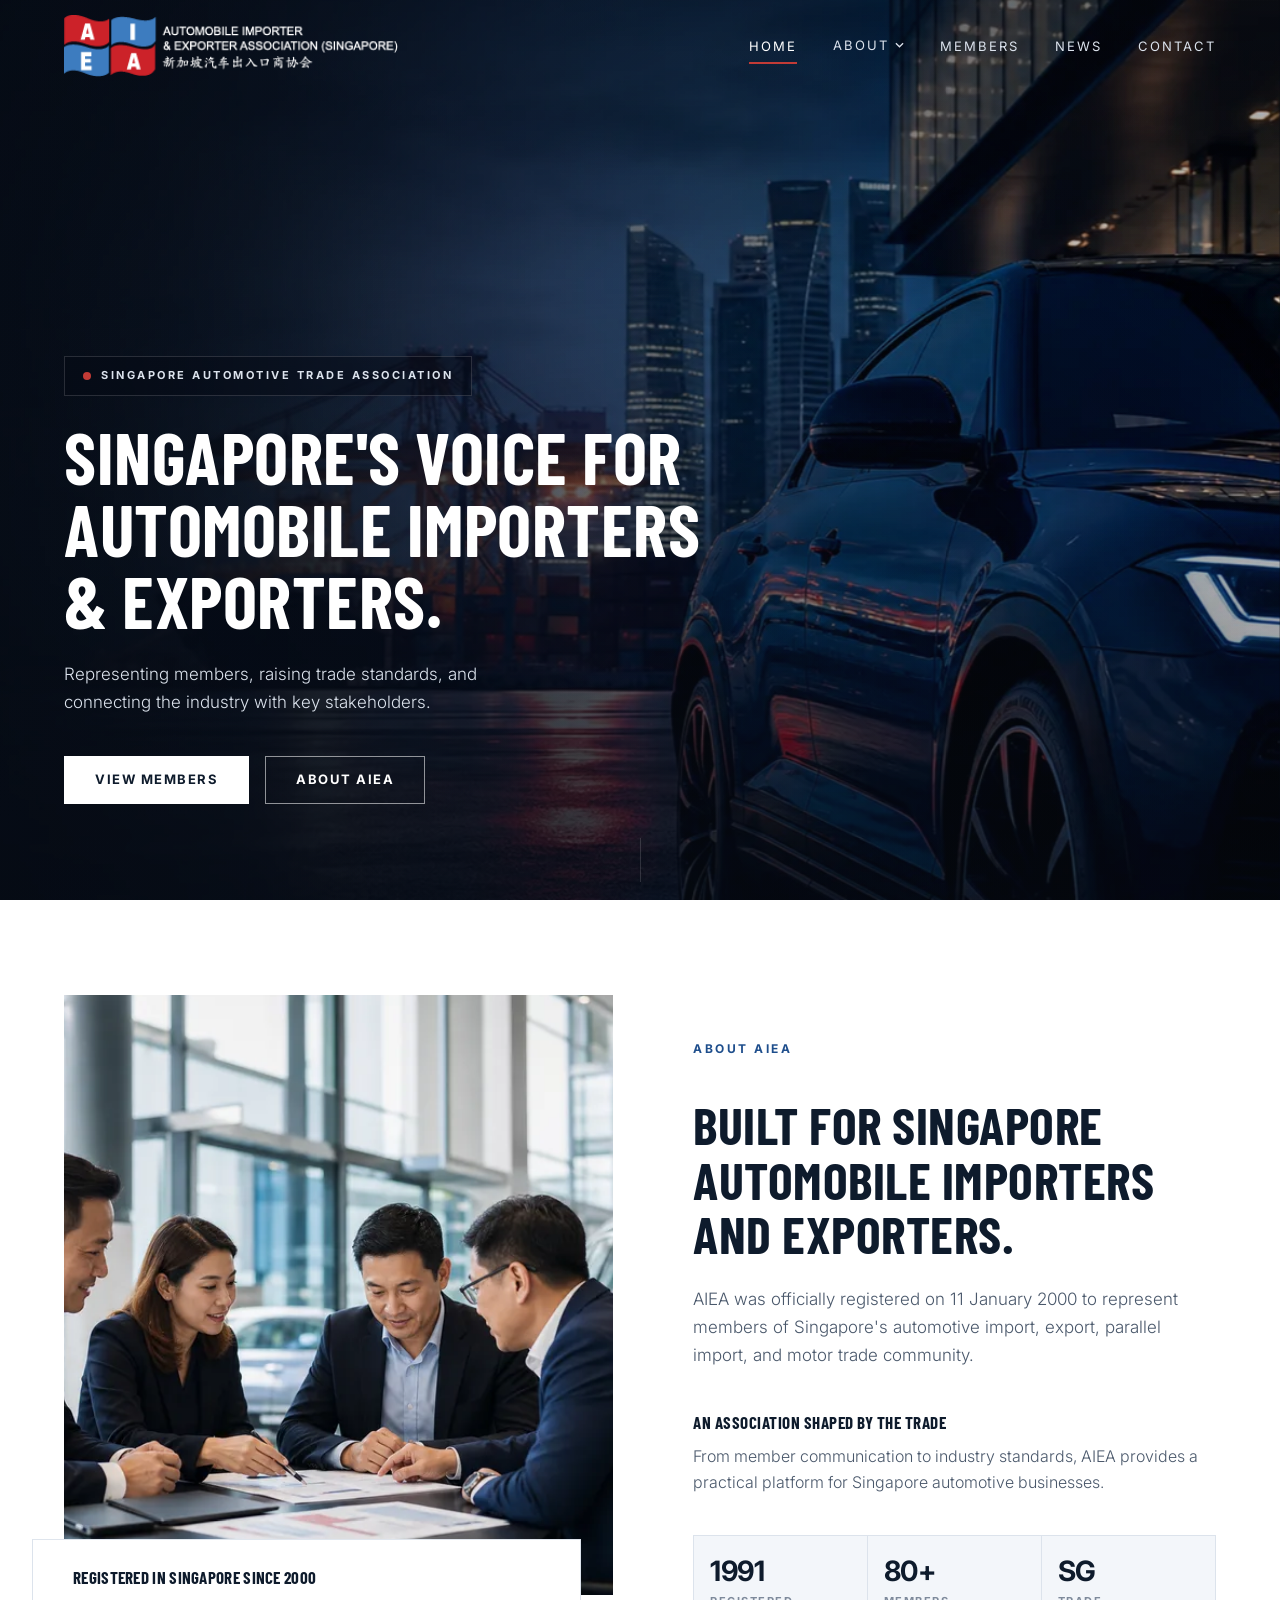
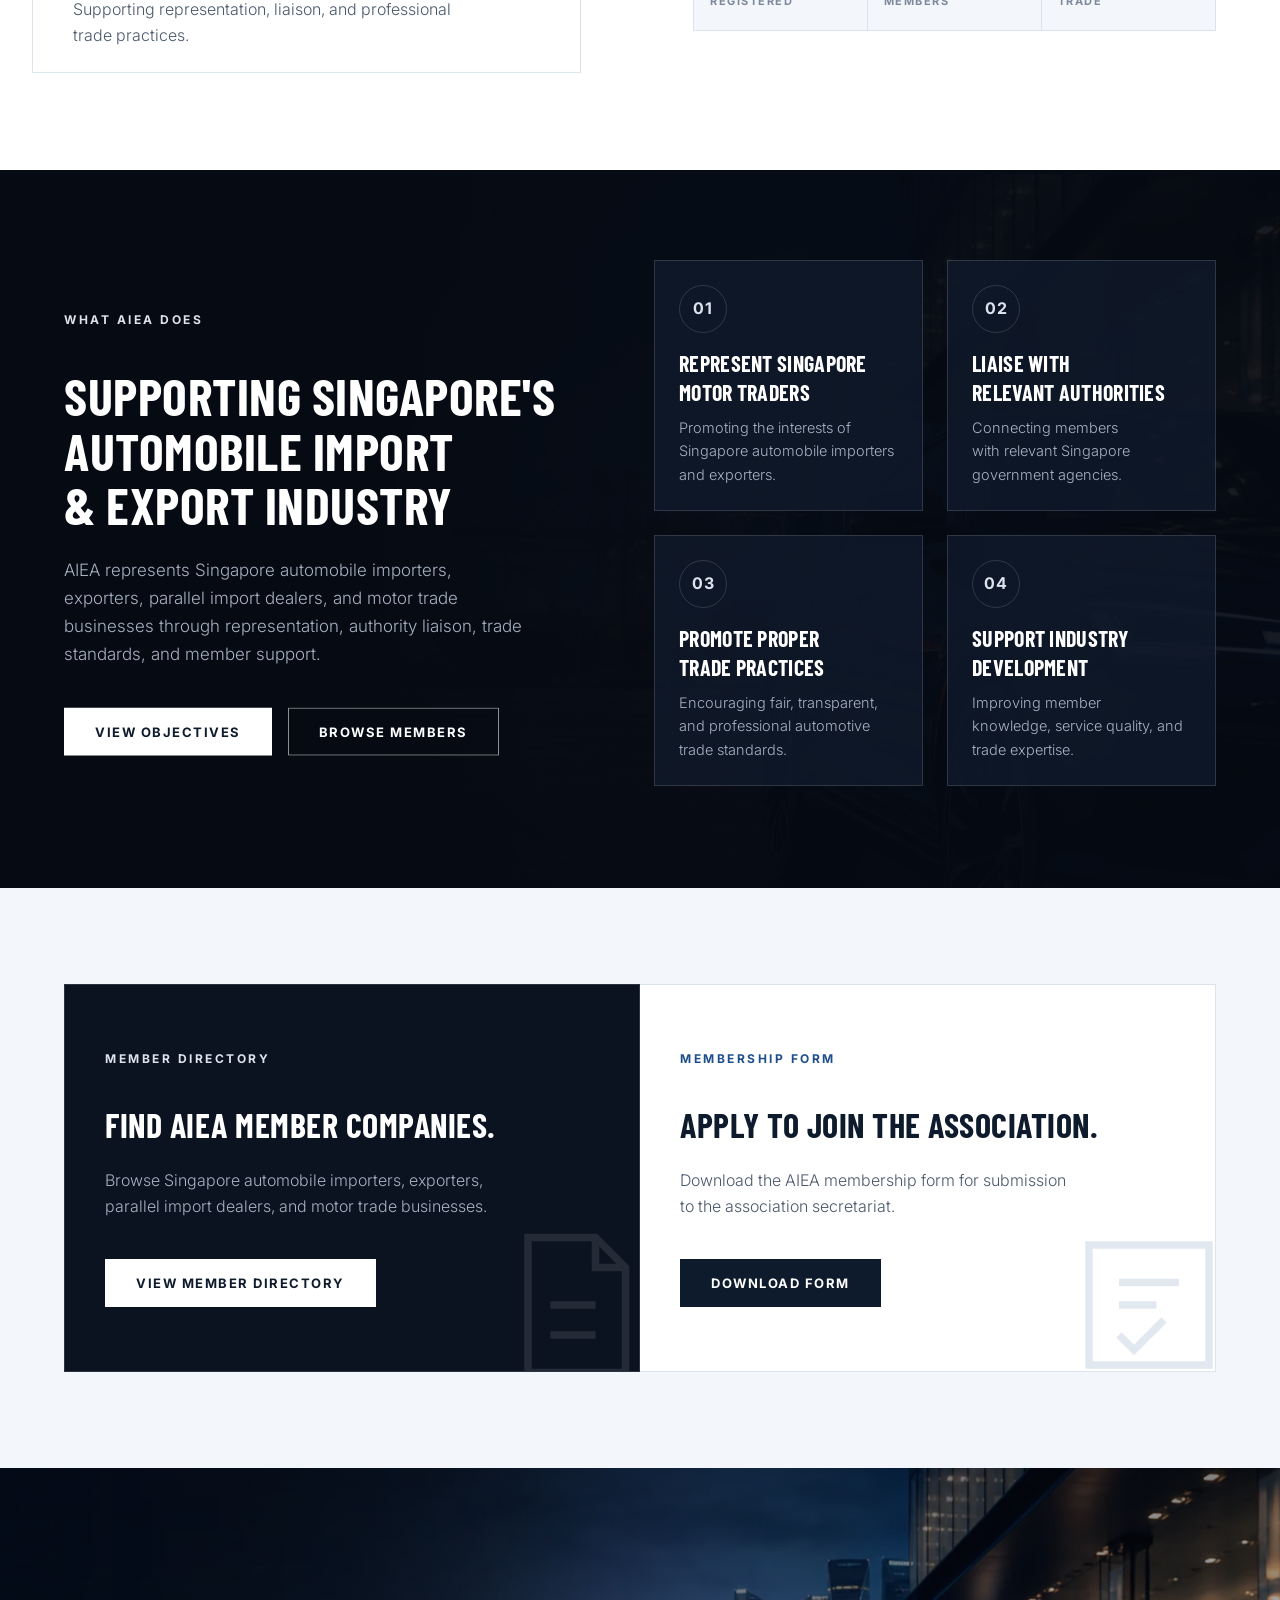
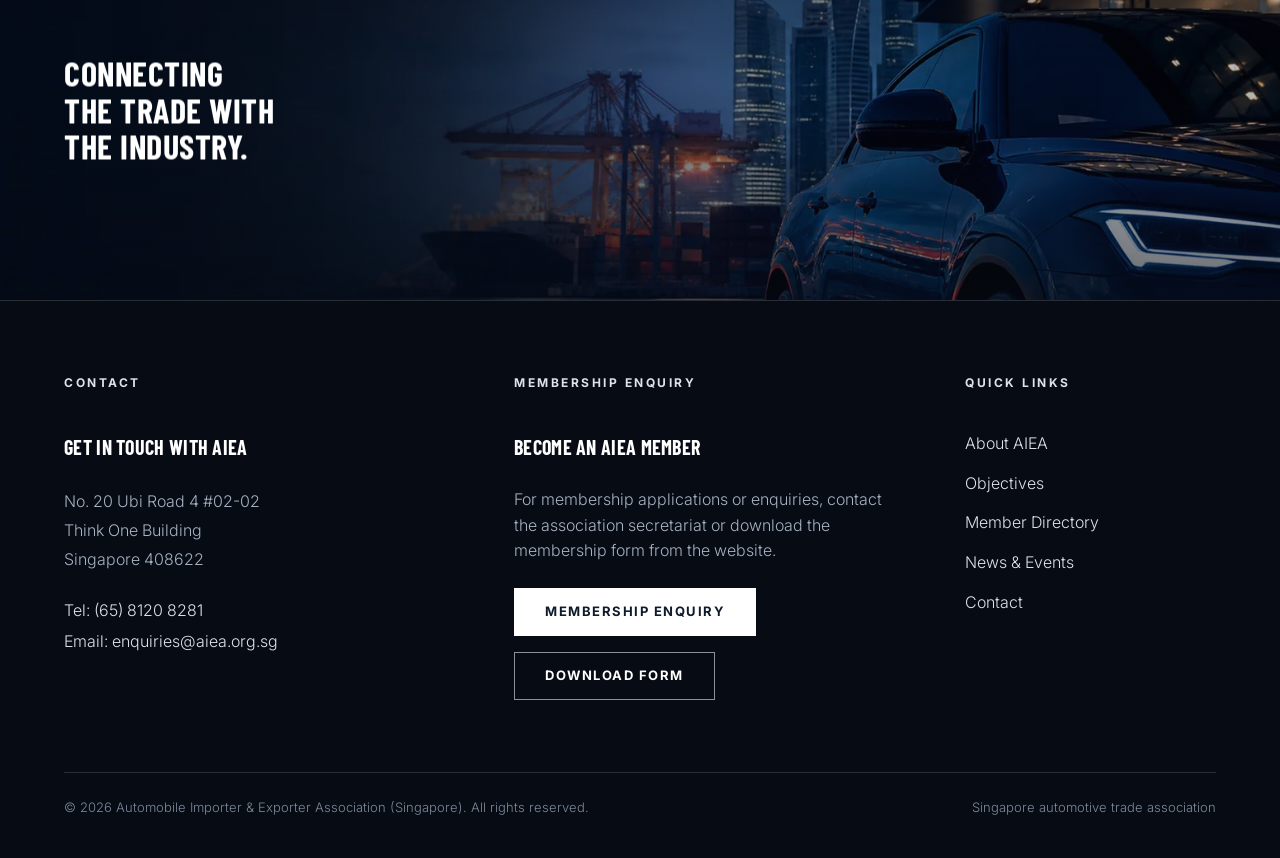
==== index.html @ 015ad4b8 "Website Author: c-wen" ====
<html lang="en"><head>
<meta charset="UTF-8">
<meta name="viewport" content="width=device-width, initial-scale=1.0">
<title>AIEA — Automobile Importer &amp; Exporter Association (Singapore)</title>
<meta name="description" content="AIEA represents Singapore automobile importers, exporters, parallel import dealers, and motor trade businesses through representation, authority liaison, trade standards, and member support.">
<!-- OG / Social -->
<meta property="og:type" content="website">
<meta property="og:title" content="AIEA — Automobile Importer &amp; Exporter Association (Singapore)">
<meta property="og:description" content="Representing Singapore automobile importers, exporters, parallel import dealers, and motor trade businesses.">
<meta property="og:image" content="uploads/hero-bg-1600.webp">
<meta property="og:locale" content="en_SG">
<meta name="twitter:card" content="summary_large_image">
<meta name="twitter:title" content="AIEA — Singapore Automobile Trade Association">
<meta name="twitter:description" content="Representing Singapore automobile importers, exporters, and motor trade businesses since 2000.">
<meta name="twitter:image" content="uploads/hero-bg-1600.webp">
<!-- Favicon -->
<link rel="icon" type="image/png" href="uploads/logo.png">
<!-- Fonts: preconnect first, then non-blocking load -->
<link rel="preconnect" href="https://fonts.googleapis.com">
<link rel="preconnect" href="https://fonts.gstatic.com" crossorigin="">
<link rel="preload" as="style" href="https://fonts.googleapis.com/css2?family=Barlow+Condensed:wght@600;700&amp;family=Inter:wght@300;400;700&amp;display=swap">
<link href="https://fonts.googleapis.com/css2?family=Barlow+Condensed:wght@600;700&amp;family=Inter:wght@300;400;700&amp;display=swap" rel="stylesheet" media="all" onload="this.media='all'">
<noscript><link href="https://fonts.googleapis.com/css2?family=Barlow+Condensed:wght@600;700&family=Inter:wght@300;400;700&display=swap" rel="stylesheet"></noscript>
<link rel="stylesheet" href="styles.css">
<link rel="preload" as="image" href="uploads/hero-bg-1600.webp" type="image/webp" media="(min-width: 768px)">
<link rel="preload" as="image" href="uploads/hero-bg-800.webp" type="image/webp" media="(max-width: 767px)">
</head>
<body>

<template id="__bundler_thumbnail" data-bg-color="#060B14">
  <svg viewBox="0 0 1200 800" xmlns="http://www.w3.org/2000/svg">
    <rect width="1200" height="800" fill="#060B14"></rect>
    <g transform="translate(440, 290)">
      <path d="M0 20 Q40 0 80 14 T160 14 T240 14 T320 14 L320 180 Q280 200 240 186 T160 186 T80 186 T0 186 Z" fill="#C23B36"></path>
      <path d="M0 86 Q40 66 80 80 T160 80 T240 80 T320 80 L320 120 Q280 140 240 126 T160 126 T80 126 T0 126 Z" fill="#3A6FB7"></path>
      <text x="160" y="118" font-family="Inter, -apple-system, sans-serif" font-size="84" font-weight="700" fill="#FFFFFF" text-anchor="middle" letter-spacing="14">AIEA</text>
    </g>
  </svg>
</template>

<!-- ================= NAV ================= -->
<header class="site-header" data-screen-label="Navigation">
  <div class="container nav-inner">
    <a class="nav-logo" href="#top" aria-label="AIEA home">
      <picture>
        <source srcset="uploads/logo.webp" type="image/webp">
        <img src="uploads/logo.png" alt="AIEA — Automobile Importer &amp; Exporter Association (Singapore)" width="318" height="59">
      </picture>
    </a>
    <ul class="nav-links">
      <li><a href="#top" class="is-active">Home</a></li>
      <li class="nav-has-dropdown">
        <a href="about-us.html" aria-haspopup="true" aria-expanded="false">About<svg class="nav-caret" viewBox="0 0 10 6" aria-hidden="true"><path d="M1 1l4 4 4-4" fill="none" stroke="currentColor" stroke-width="1.4"></path></svg></a>
        <ul class="nav-dropdown">
          <li><a href="about-us.html">About AIEA</a></li>
          <li><a href="about-us.html#objectives">Objectives</a></li>
          <li><a href="about-us.html#governing-structure">Governing Structure</a></li>
          <li><a href="committee-members.html">Committee Members</a></li>
          <li><a href="partners.html">Partners</a></li>
        </ul>
      </li>
      <li><a href="membership-directory.html">Members</a></li>
      <li><a href="news-events.html">News</a></li>
      <li><a href="contact.html">Contact</a></li>
    </ul>
    <button class="nav-toggle" type="button" aria-expanded="false" aria-label="Open menu">
      <span></span><span></span><span></span>
    </button>
  </div>
</header>

<nav class="mobile-menu" aria-label="Mobile navigation">
  <ul>
    <li><a href="#top">Home</a></li>
    <li><a href="about-us.html">About AIEA</a></li>
    <li class="mobile-subitem"><a href="about-us.html#objectives">Objectives</a></li>
    <li class="mobile-subitem"><a href="about-us.html#governing-structure">Governing Structure</a></li>
    <li class="mobile-subitem"><a href="committee-members.html">Committee Members</a></li>
    <li class="mobile-subitem"><a href="partners.html">Partners</a></li>
    <li><a href="membership-directory.html">Members</a></li>
    <li><a href="news-events.html">News</a></li>
    <li><a href="contact.html">Contact</a></li>
  </ul>
</nav>

<!-- ================= HERO ================= -->
<section class="hero" id="top" data-screen-label="Hero">
  <div class="hero-bg" aria-hidden="true" style="transform: translateY(0px) scale(1);"><div class="hero-bg-img"></div></div>
  <div class="container hero-content" style="transform: translateY(0px); opacity: 1;">
    <span class="hero-badge hero-in" style="--hero-delay: 0.1s;"><i></i>Singapore Automotive Trade Association</span>
    <h1 class="display-xl hero-in is-split" style="--hero-delay: 0.25s;"><span class="w"><span style="--w-delay: 0.25s;">Singapore's</span></span> <span class="w"><span style="--w-delay: 0.32s;">voice</span></span> <span class="w"><span style="--w-delay: 0.39s;">for</span></span> <span class="w"><span style="--w-delay: 0.46s;">automobile</span></span> <span class="w"><span style="--w-delay: 0.53s;">importers</span></span> <span class="w"><span style="--w-delay: 0.6000000000000001s;">&amp;&nbsp;exporters.</span></span></h1>
    <p class="lead hero-sub hero-in" style="--hero-delay: 0.4s;">Representing members, raising trade standards, and connecting the industry with key stakeholders.</p>
    <div class="hero-actions hero-in" style="--hero-delay: 0.55s;">
      <a class="btn btn-fill-light" href="membership-directory.html">View members</a>
      <a class="btn btn-outline-light" href="about-us.html">About AIEA</a>
    </div>
  </div>
  <div class="hero-scroll-cue" aria-hidden="true"></div>
</section>

<!-- ================= ABOUT ================= -->
<section class="band band-light on-light" id="about" data-screen-label="About AIEA">
  <div class="container about-grid">
    <div class="about-media reveal" data-drift="-0.05">
      <div class="about-photo-frame">
        <picture>
          <source srcset="uploads/about-industry-meeting.webp" type="image/webp">
          <img src="uploads/about-industry-meeting.png" alt="AIEA members reviewing trade documents at an automotive showroom" width="900" height="600" loading="lazy">
        </picture>
      </div>
      <div class="about-caption reveal" style="--reveal-delay: 0.25s;">
        <span class="aiea-stripe" aria-hidden="true"></span>
        <h3>Registered in Singapore since 2000</h3>
        <p>Supporting representation, liaison, and professional trade practices.</p>
      </div>
    </div>
    <div class="about-copy">
      <div class="reveal">
        <span class="eyebrow">About AIEA</span>
        <span class="eyebrow-bar" aria-hidden="true"></span>
        <h2 class="display-lg">Built for Singapore automobile importers and exporters.</h2>
      </div>
      <p class="lead reveal" style="--reveal-delay: 0.12s;">AIEA was officially registered on 11 January 2000 to represent members of Singapore's automotive import, export, parallel import, and motor trade community.</p>
      <div class="reveal" style="--reveal-delay: 0.2s;">
        <h3 class="about-subhead">An association shaped by the trade</h3>
        <p class="about-subcopy">From member communication to industry standards, AIEA provides a practical platform for Singapore automotive businesses.</p>
      </div>
      <div class="stat-row reveal" style="--reveal-delay: 0.3s;">
        <div class="spec-cell">
          <span class="value" data-count="2000">0</span>
          <span class="label">Registered</span>
        </div>
        <div class="spec-cell">
          <span class="value" data-count="80" data-suffix="+">0</span>
          <span class="label">Members</span>
        </div>
        <div class="spec-cell">
          <span class="value">SG</span>
          <span class="label">Trade</span>
        </div>
      </div>
    </div>
  </div>
</section>

<!-- ================= OBJECTIVES ================= -->
<section class="band band-dark objectives" id="objectives" data-screen-label="What AIEA Does">
  <div class="objectives-bg" aria-hidden="true"></div>
  <div class="container objectives-grid">
    <div class="objectives-intro" data-drift="-0.03">
      <div class="reveal">
        <span class="eyebrow">What AIEA Does</span>
        <span class="eyebrow-bar" aria-hidden="true"></span>
        <h2 class="display-lg">Supporting Singapore's automobile import &amp; export industry</h2>
      </div>
      <p class="lead reveal" style="--reveal-delay: 0.12s;">AIEA represents Singapore automobile importers, exporters, parallel import dealers, and motor trade businesses through representation, authority liaison, trade standards, and member support.</p>
      <div class="objectives-actions reveal" style="--reveal-delay: 0.28s;">
        <a class="btn btn-fill-light" href="#objectives">View objectives</a>
        <a class="btn btn-outline-light" href="membership-directory.html">Browse members</a>
      </div>
    </div>
    <div class="objective-cards" data-drift="0.05">
      <article class="objective-card accent-red reveal">
        <span class="objective-num">01</span>
        <h3>Represent Singapore motor traders</h3>
        <p>Promoting the interests of Singapore automobile importers and exporters.</p>
      </article>
      <article class="objective-card accent-blue reveal" style="--reveal-delay: 0.12s;">
        <span class="objective-num">02</span>
        <h3>Liaise with relevant authorities</h3>
        <p>Connecting members with relevant Singapore government agencies.</p>
      </article>
      <article class="objective-card accent-blue reveal" style="--reveal-delay: 0.2s;">
        <span class="objective-num">03</span>
        <h3>Promote proper trade practices</h3>
        <p>Encouraging fair, transparent, and professional automotive trade standards.</p>
      </article>
      <article class="objective-card accent-red reveal" style="--reveal-delay: 0.28s;">
        <span class="objective-num">04</span>
        <h3>Support industry development</h3>
        <p>Improving member knowledge, service quality, and trade expertise.</p>
      </article>
    </div>
  </div>
</section>

<!-- ================= MEMBER CTA ================= -->
<section class="band band-light-alt on-light" id="members" data-screen-label="Membership">
  <div class="container">
    <div class="member-grid">
      <div class="member-panel panel-dark reveal">
        <span class="eyebrow" style="color: var(--body-strong-dark);">Member Directory</span>
        <span class="eyebrow-bar" aria-hidden="true"></span>
        <h2 class="display-md" style="color: var(--on-dark);">Find AIEA member companies.</h2>
        <p>Browse Singapore automobile importers, exporters, parallel import dealers, and motor trade businesses.</p>
        <a class="btn btn-fill-light" href="membership-directory.html">View member directory</a>
        <span class="panel-glyph" aria-hidden="true">
          <svg viewBox="0 0 24 24" fill="none" stroke="currentColor" stroke-width="1">
            <path d="M6 3h9l4 4v14H6z"></path>
            <path d="M15 3v4h4"></path>
            <path d="M9 12h6M9 16h6"></path>
          </svg>
        </span>
      </div>
      <div class="member-panel panel-light reveal" style="--reveal-delay: 0.15s;">
        <span class="eyebrow">Membership Form</span>
        <span class="eyebrow-bar" aria-hidden="true"></span>
        <h2 class="display-md">Apply to join the association.</h2>
        <p>Download the AIEA membership form for submission to the association secretariat.</p>
        <a class="btn btn-fill-dark" href="https://drive.google.com/file/d/1eF8qH10rhU7U8wJIN0uwfxUP3kX7Qyko/view">Download form</a>
        <span class="panel-glyph" aria-hidden="true">
          <svg viewBox="0 0 24 24" fill="none" stroke="currentColor" stroke-width="1">
            <path d="M4 4h16v16H4z"></path>
            <path d="M8 9h8M8 12h5"></path>
            <path d="M8 16l2 2 4-4"></path>
          </svg>
        </span>
      </div>
    </div>
  </div>
</section>

<!-- ================= PHOTO BAND ================= -->
<section class="photo-band" data-screen-label="Photo Band" aria-label="Singapore port at night with automobile">
  <div class="photo-band-img" aria-hidden="true"></div>
  <div class="photo-band-overlay">
    <div class="container" data-drift="-0.08">
      <h2 class="display-md reveal" style="max-width: 18ch;">Connecting the trade with the industry.</h2>
    </div>
  </div>
</section>

<!-- ================= FOOTER ================= -->
<footer class="site-footer" id="contact" data-screen-label="Footer">
  <div class="container">
    <div class="footer-grid">
      <div class="footer-col reveal">
        <span class="eyebrow">Contact</span>
        <span class="eyebrow-bar" aria-hidden="true"></span>
        <h3>Get in touch with AIEA</h3>
        <address>
          No. 20 Ubi Road 4 #02-02<br>
          Think One Building<br>
          Singapore 408622
        </address>
        <div class="footer-contact-lines">
          <a href="tel:+6581208281">Tel: (65) 8120 8281</a>
          <a href="mailto:enquiries@aiea.org.sg">Email: enquiries@aiea.org.sg</a>
        </div>
      </div>
      <div class="footer-col reveal" style="--reveal-delay: 0.12s;">
        <span class="eyebrow">Membership Enquiry</span>
        <span class="eyebrow-bar" aria-hidden="true"></span>
        <h3>Become an AIEA member</h3>
        <p class="footer-body">For membership applications or enquiries, contact the association secretariat or download the membership form from the website.</p>
        <div class="footer-cta-row">
          <a class="btn btn-fill-light" href="mailto:enquiries@aiea.org.sg">Membership enquiry</a>
          <a class="btn btn-outline-light" href="https://drive.google.com/file/d/1eF8qH10rhU7U8wJIN0uwfxUP3kX7Qyko/view">Download form</a>
        </div>
      </div>
      <div class="footer-col reveal" style="--reveal-delay: 0.2s;">
        <span class="eyebrow">Quick Links</span>
        <span class="eyebrow-bar" aria-hidden="true"></span>
        <ul class="footer-links">
          <li><a href="about-us.html">About AIEA</a></li>
          <li><a href="#objectives">Objectives</a></li>
          <li><a href="membership-directory.html">Member Directory</a></li>
          <li><a href="news-events.html">News &amp; Events</a></li>
          <li><a href="contact.html">Contact</a></li>
        </ul>
      </div>
    </div>
    <div class="footer-bottom">
      <span>© <span id="footer-year">2026</span> Automobile Importer &amp; Exporter Association (Singapore). All rights reserved.</span>
      <span>Singapore automotive trade association</span>
    </div>
  </div>
</footer>

<script src="scroll.js"></script>


</body></html>
---- styles.css ----
/* ============================================================
   AIEA â€” Automobile Importer & Exporter Association (Singapore)
   Design language: bmw-m-DESIGN.md adapted to AIEA brand
   - Canvas: near-black navy; light bands alternate per mockup
   - Display: UPPERCASE 700 / Body: 300 Light (Inter substitute)
   - Radius: 0px everywhere; hairline borders; stripe accent
   - Mobile-first
   ============================================================ */

:root {
  /* Brand (from AIEA flag logo) */
  --aiea-red: #C23B36;
  --aiea-blue: #3A6FB7;
  --aiea-blue-deep: #1E4E8C;

  /* Surfaces */
  --canvas: #060B14;
  --surface-soft: #0B1320;
  --surface-card: #101A2B;
  --light: #FFFFFF;
  --light-alt: #F3F6FA;

  /* Text */
  --on-dark: #FFFFFF;
  --body-dark: #A7B2C2;       /* body copy on dark */
  --body-strong-dark: #DCE3ED;
  --ink: #0E1B2C;             /* headings on light */
  --body-light: #4A586B;      /* body copy on light */
  --muted: #7E8A9B;

  /* Hairlines */
  --hairline-dark: rgba(255, 255, 255, 0.14);
  --hairline-light: #DCE3EC;

  /* Type */
  --font: "Inter", -apple-system, BlinkMacSystemFont, "Segoe UI", Roboto, sans-serif;
  --font-display: "Barlow Condensed", "Arial Narrow", "Impact", sans-serif;

  /* Spacing */
  --sp-md: 16px;
  --sp-lg: 24px;
  --sp-xl: 40px;
  --sp-xxl: 64px;
  --sp-section: 96px;

  --container: 1200px;
  --gutter: 24px;
}

* { margin: 0; padding: 0; box-sizing: border-box; }

html { scroll-behavior: smooth; }

body {
  font-family: var(--font);
  font-weight: 300;
  background: var(--canvas);
  color: var(--body-dark);
  font-size: 16px;
  line-height: 1.6;
  -webkit-font-smoothing: antialiased;
  overflow-x: hidden;
}

img { display: block; max-width: 100%; }

a { color: inherit; text-decoration: none; }

/* No orphan words */
p { text-wrap: pretty; }
h1, h2, h3 { text-wrap: balance; }

.container {
  width: 100%;
  max-width: var(--container);
  margin: 0 auto;
  padding-left: var(--gutter);
  padding-right: var(--gutter);
}

/* ---------- Type system ---------- */

h1, h2, h3,
.display-xl, .display-lg, .display-md, .display-sm {
  font-family: var(--font-display);
  font-weight: 700;
  text-transform: uppercase;
  color: var(--on-dark);
  letter-spacing: 0.5px;
  text-wrap: balance;
}
.display-xl { font-size: 38px; line-height: 1.0; }
.display-lg { font-size: 30px; line-height: 1.05; }
.display-md { font-size: 24px; line-height: 1.08; }
.display-sm { font-size: 20px; line-height: 1.14; }

.on-light .display-xl, .on-light .display-lg,
.on-light .display-md, .on-light .display-sm { color: var(--ink); }

.lead { font-size: 17px; font-weight: 300; line-height: 1.65; }

.eyebrow {
  display: block;
  font-size: 12px;
  font-weight: 700;
  letter-spacing: 2.5px;
  text-transform: uppercase;
  color: var(--body-strong-dark);
}
.on-light .eyebrow { color: var(--aiea-blue-deep); }

.eyebrow-bar {
  display: block;
  width: 40px;
  height: 3px;
  background: var(--aiea-red);
  margin-top: 12px;
}

/* Eyebrow bar grows in when its .reveal parent is revealed */
.reveal .eyebrow-bar {
  transform: scaleX(0);
  transform-origin: left center;
  transition: transform 0.8s cubic-bezier(0.22, 0.61, 0.36, 1) 0.35s;
}
.reveal.is-revealed .eyebrow-bar { transform: scaleX(1); }

/* Stripe accents sweep in left-to-right on reveal */
.reveal .aiea-stripe,
.objective-card.reveal::before {
  transform: scaleX(0);
  transform-origin: left center;
  transition: transform 0.9s cubic-bezier(0.22, 0.61, 0.36, 1) 0.3s;
}
.reveal.is-revealed .aiea-stripe,
.objective-card.reveal.is-revealed::before { transform: scaleX(1); }

/* AIEA stripe â€” the brand divider (red â†’ blue, from the flag) */
.aiea-stripe {
  display: block;
  height: 4px;
  background: linear-gradient(90deg,
    var(--aiea-red) 0%, var(--aiea-red) 38%,
    var(--aiea-blue) 38%, var(--aiea-blue) 100%);
}

/* ---------- Buttons ---------- */

.btn {
  position: relative;
  overflow: hidden;
  display: inline-flex;
  align-items: center;
  justify-content: center;
  gap: 10px;
  min-height: 48px;
  padding: 14px 30px;
  border: 1px solid transparent;
  border-radius: 0;
  font-family: var(--font);
  font-size: 13px;
  font-weight: 700;
  letter-spacing: 1.5px;
  text-transform: uppercase;
  line-height: 1;
  cursor: pointer;
  transition: background-color 0.25s ease, color 0.25s ease, border-color 0.25s ease;
}
.btn-fill-light { background: var(--on-dark); color: var(--ink); border-color: var(--on-dark); }
.btn-fill-light:hover { background: var(--body-strong-dark); border-color: var(--body-strong-dark); }
.btn::after {
  content: "";
  position: absolute;
  top: 0; left: -120%;
  width: 60%;
  height: 100%;
  background: linear-gradient(105deg, transparent, rgba(255, 255, 255, 0.22), transparent);
  transform: skewX(-18deg);
  transition: left 0.6s ease;
  pointer-events: none;
}
.btn-fill-dark::after, .btn-outline-light::after {
  background: linear-gradient(105deg, transparent, rgba(255, 255, 255, 0.14), transparent);
}
.btn:hover::after { left: 160%; }
.btn-outline-light { background: transparent; color: var(--on-dark); border-color: rgba(255,255,255,0.55); }
.btn-outline-light:hover { border-color: var(--on-dark); background: rgba(255,255,255,0.06); }
.btn-fill-dark { background: var(--ink); color: var(--on-dark); border-color: var(--ink); }
.btn-fill-dark:hover { background: #1A2C44; border-color: #1A2C44; }
.btn:active { opacity: 0.85; }

.text-link {
  font-size: 13px;
  font-weight: 700;
  letter-spacing: 1.5px;
  text-transform: uppercase;
  color: var(--on-dark);
}
.text-link::after { content: " â†’"; }

/* ---------- Header / nav ---------- */

.site-header {
  position: fixed;
  top: 0; left: 0; right: 0;
  z-index: 100;
  transition: background-color 0.35s ease, border-color 0.35s ease;
  border-bottom: 1px solid transparent;
  background: transparent;
}
.site-header.is-scrolled {
  background: rgba(6, 11, 20, 0.88);
  -webkit-backdrop-filter: blur(14px);
  backdrop-filter: blur(14px);
  border-bottom-color: var(--hairline-dark);
}
.nav-inner {
  display: flex;
  align-items: center;
  justify-content: space-between;
  gap: var(--sp-lg);
  height: 72px;
}
.nav-logo img { height: 52px; width: auto; }

.nav-links {
  display: none;
  align-items: center;
  gap: 36px;
  list-style: none;
}
.nav-links a {
  font-size: 13px;
  font-weight: 400;
  letter-spacing: 2px;
  text-transform: uppercase;
  color: var(--body-strong-dark);
  padding: 8px 0;
  border-bottom: 2px solid transparent;
  transition: color 0.2s ease, border-color 0.2s ease;
}
.nav-links a:hover { color: var(--on-dark); border-bottom-color: var(--aiea-red); }

/* Nav dropdown (About) */
.nav-has-dropdown { position: relative; }
.nav-has-dropdown > a {
  display: inline-flex;
  align-items: center;
  gap: 6px;
}
.nav-caret {
  width: 9px;
  height: 6px;
  transition: transform 0.25s ease;
}
.nav-has-dropdown:hover > a .nav-caret,
.nav-has-dropdown:focus-within > a .nav-caret { transform: rotate(180deg); }

.nav-dropdown {
  position: absolute;
  top: 100%;
  left: 50%;
  transform: translateX(-50%) translateY(8px);
  min-width: 240px;
  list-style: none;
  background: rgba(6, 11, 20, 0.96);
  -webkit-backdrop-filter: blur(14px);
  backdrop-filter: blur(14px);
  border: 1px solid var(--hairline-dark);
  padding: 8px 0;
  opacity: 0;
  visibility: hidden;
  pointer-events: none;
  transition: opacity 0.22s ease, transform 0.22s ease, visibility 0.22s;
  z-index: 120;
}
.nav-dropdown::before {
  content: "";
  position: absolute;
  top: 0; left: 0; right: 0;
  height: 3px;
  background: linear-gradient(90deg, var(--aiea-red) 0%, var(--aiea-red) 38%, var(--aiea-blue) 38%, var(--aiea-blue) 100%);
}
/* Hover bridge so cursor can travel to the menu */
.nav-has-dropdown::after {
  content: "";
  position: absolute;
  top: 100%;
  left: 0; right: 0;
  height: 16px;
}
.nav-has-dropdown:hover .nav-dropdown,
.nav-has-dropdown:focus-within .nav-dropdown {
  opacity: 1;
  visibility: visible;
  pointer-events: auto;
  transform: translateX(-50%) translateY(8px);
}
.nav-dropdown li { width: 100%; }
.nav-dropdown a {
  display: block;
  width: 100%;
  padding: 11px 22px;
  font-size: 12px;
  font-weight: 400;
  letter-spacing: 1.5px;
  border-bottom: none;
  color: var(--body-strong-dark);
  white-space: nowrap;
}
.nav-dropdown a:hover {
  color: var(--on-dark);
  background: rgba(255, 255, 255, 0.06);
  border-bottom: none;
}
.nav-dropdown a.is-active { color: var(--on-dark); }

/* Mobile sub-items (indented under About) */
.mobile-subitem a {
  font-size: 17px !important;
  font-weight: 400 !important;
  padding-left: 20px !important;
  color: var(--body-strong-dark) !important;
}
.mobile-subitem a::before {
  content: "â€” ";
  color: var(--aiea-red);
}

.nav-toggle {
  display: flex;
  flex-direction: column;
  justify-content: center;
  gap: 6px;
  width: 48px;
  height: 48px;
  padding: 12px;
  background: transparent;
  border: 1px solid var(--hairline-dark);
  border-radius: 0;
  cursor: pointer;
}
.nav-toggle span {
  display: block;
  height: 2px;
  width: 100%;
  background: var(--on-dark);
  transition: transform 0.3s ease, opacity 0.3s ease;
}
.nav-toggle[aria-expanded="true"] span:nth-child(1) { transform: translateY(8px) rotate(45deg); }
.nav-toggle[aria-expanded="true"] span:nth-child(2) { opacity: 0; }
.nav-toggle[aria-expanded="true"] span:nth-child(3) { transform: translateY(-8px) rotate(-45deg); }

/* Mobile full-screen menu (stripe at top, per collapsing strategy) */
.mobile-menu {
  position: fixed;
  inset: 0;
  z-index: 99;
  background: var(--canvas);
  display: flex;
  flex-direction: column;
  padding: 120px var(--gutter) var(--sp-xl);
  opacity: 0;
  visibility: hidden;
  transition: opacity 0.3s ease, visibility 0.3s ease;
}
.mobile-menu::before {
  content: "";
  position: absolute;
  top: 0; left: 0; right: 0;
  height: 4px;
  background: linear-gradient(90deg, var(--aiea-red) 0%, var(--aiea-red) 38%, var(--aiea-blue) 38%, var(--aiea-blue) 100%);
}
.mobile-menu.is-open { opacity: 1; visibility: visible; }
.mobile-menu ul { list-style: none; display: flex; flex-direction: column; }
.mobile-menu a {
  display: block;
  padding: 20px 0;
  font-size: 24px;
  font-weight: 700;
  text-transform: uppercase;
  letter-spacing: 1px;
  color: var(--on-dark);
  border-bottom: 1px solid var(--hairline-dark);
}

/* ---------- Hero ---------- */

.hero {
  position: relative;
  min-height: 100svh;
  display: flex;
  align-items: flex-end;
  overflow: hidden;
}
.hero-bg {
  position: absolute;
  inset: -12% 0;
  overflow: hidden;
  will-change: transform;
}
/* Constant Ken Burns drift â€” runs continuously, independent of scroll */
.hero-bg-img {
  position: absolute;
  inset: 0;
  background-image: url("uploads/hero-bg-1600.webp");
  background-image: image-set(url("uploads/hero-bg-1600.webp") type("image/webp"), url("uploads/hero-bg-1600.png") type("image/png"));
  background-size: cover;
  background-position: 72% center;
  animation: kenBurns 22s ease-in-out infinite alternate;
  will-change: transform;
}
@keyframes kenBurns {
  0% { transform: scale(1) translateX(0); }
  100% { transform: scale(1.1) translateX(-1.6%); }
}
.hero-bg::after {
  content: "";
  position: absolute;
  inset: 0;
  background:
    linear-gradient(180deg, rgba(6,11,20,0.55) 0%, rgba(6,11,20,0.05) 35%, rgba(6,11,20,0.65) 100%),
    linear-gradient(90deg, rgba(6,11,20,0.82) 0%, rgba(6,11,20,0.35) 55%, rgba(6,11,20,0.05) 100%);
}
.hero-content {
  position: relative;
  z-index: 2;
  width: 100%;
  padding-top: 140px;
  padding-bottom: var(--sp-xxl);
  will-change: transform, opacity;
}
.hero-badge {
  display: inline-flex;
  align-items: center;
  gap: 10px;
  padding: 10px 18px;
  border: 1px solid var(--hairline-dark);
  background: rgba(6, 11, 20, 0.45);
  font-size: 11px;
  font-weight: 700;
  letter-spacing: 2.5px;
  text-transform: uppercase;
  color: var(--body-strong-dark);
}
.hero-badge i {
  width: 8px; height: 8px;
  background: var(--aiea-red);
  border-radius: 50%;
  animation: badgePulse 2.4s ease-in-out infinite;
}
@keyframes badgePulse {
  0%, 100% { opacity: 1; box-shadow: 0 0 0 0 rgba(194, 59, 54, 0.5); }
  50% { opacity: 0.7; box-shadow: 0 0 0 6px rgba(194, 59, 54, 0); }
}

/* Hero headline word-by-word mask reveal (spans injected by JS) */
.hero h1.is-split { animation: none; opacity: 1; transform: none; }
.hero h1 .w {
  display: inline-block;
  overflow: hidden;
  vertical-align: top;
  padding-bottom: 0.08em;
  margin-bottom: -0.08em;
}
.hero h1 .w > span {
  display: inline-block;
  transform: translateY(115%);
  animation: wordIn 0.85s cubic-bezier(0.22, 0.61, 0.36, 1) forwards;
  animation-delay: var(--w-delay, 0s);
}
@keyframes wordIn {
  to { transform: translateY(0); }
}
.hero h1 { margin-top: var(--sp-lg); max-width: 20ch; }
.hero-sub {
  margin-top: var(--sp-lg);
  max-width: 44ch;
  color: var(--body-strong-dark);
}
.hero-actions {
  display: flex;
  flex-wrap: wrap;
  gap: var(--sp-md);
  margin-top: var(--sp-xl);
}
.hero-scroll-cue {
  position: absolute;
  left: 50%;
  bottom: 18px;
  transform: translateX(-50%);
  z-index: 2;
  width: 1px;
  height: 44px;
  background: var(--hairline-dark);
  overflow: hidden;
  display: none;
}
.hero-scroll-cue::after {
  content: "";
  position: absolute;
  top: -50%;
  left: 0;
  width: 100%;
  height: 50%;
  background: var(--on-dark);
  animation: scrollCue 2s ease-in-out infinite;
}
@keyframes scrollCue {
  0% { top: -50%; }
  100% { top: 110%; }
}

/* ---------- Section scaffolding ---------- */

.band { padding: 72px 0; }
.band-light { background: var(--light); }
.band-light-alt { background: var(--light-alt); }
.band-dark { background: var(--canvas); position: relative; }

.on-light { color: var(--body-light); }

/* ---------- About ---------- */

.about-grid {
  display: grid;
  grid-template-columns: 1fr;
  gap: var(--sp-xxl);
  align-items: center;
}
.about-media { position: relative; }
.about-photo-frame { overflow: hidden; }
.about-photo-frame img {
  width: 100%;
  aspect-ratio: 4 / 3.4;
  object-fit: cover;
  transform: scale(1.08);
  transition: transform 1.4s cubic-bezier(0.22, 0.61, 0.36, 1);
  will-change: transform;
}
.is-revealed .about-photo-frame img { transform: scale(1); }
.about-caption {
  position: relative;
  margin: -36px var(--sp-md) 0;
  background: var(--light);
  border: 1px solid var(--hairline-light);
  padding: var(--sp-lg);
}
.about-caption .aiea-stripe { position: absolute; top: -1px; left: -1px; right: -1px; }
.about-caption h3 {
  font-size: 17px;
  font-weight: 700;
  color: var(--ink);
  text-transform: uppercase;
  letter-spacing: 0.3px;
}
.about-caption p { font-size: 16px; margin-top: 6px; color: var(--body-light); }

.about-copy .display-lg { margin-top: var(--sp-lg); }
.about-copy .lead { margin-top: var(--sp-lg); }
.about-subhead {
  margin-top: var(--sp-xl);
  font-size: 17px;
  font-weight: 700;
  color: var(--ink);
}
.about-subcopy { margin-top: 8px; }

.stat-row {
  display: grid;
  grid-template-columns: repeat(3, 1fr);
  gap: 1px;
  background: var(--hairline-light);
  border: 1px solid var(--hairline-light);
  margin-top: var(--sp-xl);
}
.spec-cell {
  background: var(--light-alt);
  padding: 20px 16px;
  text-align: left;
}
.spec-cell .value {
  font-size: 28px;
  font-weight: 700;
  color: var(--ink);
  line-height: 1.1;
  letter-spacing: -0.5px;
}
.spec-cell .label {
  display: block;
  margin-top: 6px;
  font-size: 11px;
  font-weight: 700;
  letter-spacing: 1.5px;
  text-transform: uppercase;
  color: var(--muted);
}

/* ---------- Objectives (What AIEA does) ---------- */

.objectives { overflow: hidden; }
.objectives-bg {
  position: absolute;
  inset: 0;
  background-image: url("uploads/hero-bg-1600.webp");
  background-image: image-set(url("uploads/hero-bg-1600.webp") type("image/webp"), url("uploads/hero-bg-1600.png") type("image/png"));
  background-size: cover;
  background-position: 80% center;
  opacity: 0.16;
  will-change: transform;
}
.objectives-bg::after {
  content: "";
  position: absolute;
  inset: 0;
  background: linear-gradient(90deg, rgba(6,11,20,0.96) 0%, rgba(6,11,20,0.72) 60%, rgba(6,11,20,0.55) 100%);
}
.objectives-grid {
  position: relative;
  z-index: 1;
  display: grid;
  grid-template-columns: 1fr;
  gap: var(--sp-xxl);
}
.objectives-intro .display-lg { margin-top: var(--sp-lg); }
.objectives-intro .lead { margin-top: var(--sp-lg); max-width: 46ch; }
.objectives-quote {
  margin-top: var(--sp-xl);
  border: 1px solid var(--hairline-dark);
  background: rgba(16, 26, 43, 0.6);
  padding: var(--sp-lg);
}
.objectives-quote h3 {
  font-size: 16px;
  font-weight: 700;
  color: var(--on-dark);
  text-transform: uppercase;
  letter-spacing: 0.3px;
}
.objectives-quote p { font-size: 16px; margin-top: 6px; }
.objectives-actions {
  display: flex;
  flex-wrap: wrap;
  gap: var(--sp-md);
  margin-top: var(--sp-xl);
}

.objective-cards {
  display: grid;
  grid-template-columns: 1fr;
  gap: var(--sp-lg);
  align-content: start;
}
.objective-card {
  position: relative;
  background: rgba(16, 26, 43, 0.82);
  border: 1px solid var(--hairline-dark);
  padding: var(--sp-lg);
}
.objective-card::before {
  content: "";
  position: absolute;
  top: -1px; left: -1px; right: -1px;
  height: 4px;
}
.objective-card.accent-red::before { background: var(--aiea-red); }
.objective-card.accent-blue::before { background: var(--aiea-blue); }
.objective-num {
  display: inline-flex;
  align-items: center;
  justify-content: center;
  width: 48px;
  height: 48px;
  border: 1px solid var(--hairline-dark);
  border-radius: 50%;
  font-size: 16px;
  font-weight: 700;
  letter-spacing: 1px;
  color: var(--body-strong-dark);
}
.objective-card.reveal .objective-num {
  transform: scale(0.55);
  opacity: 0;
  transition: transform 0.7s cubic-bezier(0.34, 1.3, 0.5, 1) 0.25s, opacity 0.5s ease 0.25s;
}
.objective-card.reveal.is-revealed .objective-num { transform: scale(1); opacity: 1; }
.objective-card {
  transition: border-color 0.3s ease, background-color 0.3s ease;
}
.objective-card:hover {
  border-color: rgba(255, 255, 255, 0.32);
  background: rgba(20, 32, 52, 0.92);
}
.objective-card h3 {
  margin-top: var(--sp-md);
  font-size: 19px;
  font-weight: 700;
  line-height: 1.3;
  color: var(--on-dark);
  text-transform: uppercase;
  letter-spacing: 0.3px;
}
.objective-card p { margin-top: 10px; font-size: 14.5px; }

/* ---------- Member CTA band ---------- */

.member-grid {
  display: grid;
  grid-template-columns: 1fr;
  gap: var(--sp-lg);
}
.member-panel {
  position: relative;
  padding: var(--sp-xl) var(--sp-lg);
  border: 1px solid var(--hairline-light);
  overflow: hidden;
}
.member-panel.panel-dark { background: var(--surface-soft); border-color: var(--hairline-dark); }
.member-panel.panel-light { background: var(--light); }
.member-panel .display-md { margin-top: var(--sp-lg); }
.member-panel p { margin-top: var(--sp-lg); max-width: 40ch; }
.member-panel .btn { margin-top: var(--sp-xl); }
.panel-dark p { color: var(--body-dark); }
.panel-glyph {
  position: absolute;
  right: -24px;
  bottom: -24px;
  width: 180px;
  height: 180px;
  opacity: 0.1;
  pointer-events: none;
}
.panel-glyph svg { width: 100%; height: 100%; }
.panel-dark .panel-glyph { color: #FFFFFF; }
.panel-light .panel-glyph { color: var(--aiea-blue-deep); opacity: 0.12; }

/* ---------- Full-bleed photo divider band ---------- */

.photo-band {
  position: relative;
  height: 48vh;
  min-height: 320px;
  overflow: hidden;
}
.photo-band-img {
  position: absolute;
  inset: -15% 0;
  background-image: url("uploads/hero-bg-1600.webp");
  background-image: image-set(url("uploads/hero-bg-1600.webp") type("image/webp"), url("uploads/hero-bg-1600.png") type("image/png"));
  background-size: cover;
  background-position: center 30%;
  will-change: transform;
}
.photo-band-overlay {
  position: absolute;
  inset: 0;
  display: flex;
  align-items: center;
  background: linear-gradient(180deg, rgba(6,11,20,0.5), rgba(6,11,20,0.25) 50%, rgba(6,11,20,0.6));
}

/* ---------- Footer ---------- */

.site-footer {
  background: var(--canvas);
  border-top: 1px solid var(--hairline-dark);
  padding-top: 72px;
}
.footer-grid {
  display: grid;
  grid-template-columns: 1fr;
  gap: var(--sp-xxl);
}
.footer-col h3 {
  margin-top: var(--sp-lg);
  font-size: 20px;
  font-weight: 700;
  color: var(--on-dark);
  text-transform: uppercase;
  letter-spacing: 0.3px;
}
.footer-col address {
  margin-top: var(--sp-lg);
  font-style: normal;
  line-height: 1.8;
}
.footer-contact-lines { margin-top: var(--sp-lg); display: grid; gap: 6px; }
.footer-contact-lines a { color: var(--body-strong-dark); transition: color 0.2s ease; }
.footer-contact-lines a:hover { color: var(--on-dark); }
.footer-col p.footer-body { margin-top: var(--sp-lg); max-width: 38ch; }
.footer-cta-row { display: flex; flex-wrap: wrap; gap: var(--sp-md); margin-top: var(--sp-lg); }
.footer-links { list-style: none; margin-top: var(--sp-lg); display: grid; gap: 14px; }
.footer-links a { color: var(--body-strong-dark); font-size: 16px; transition: color 0.2s ease; }
.footer-links a:hover { color: var(--on-dark); }
.footer-bottom {
  margin-top: 72px;
  border-top: 1px solid var(--hairline-dark);
  padding: var(--sp-lg) 0 var(--sp-xl);
  display: flex;
  flex-direction: column;
  gap: 8px;
  font-size: 13px;
  color: var(--muted);
}

/* Scroll-linked depth drift (JS writes translateY; moves with scroll in both directions) */
[data-drift] { will-change: transform; }

/* ---------- Scroll reveal system ---------- */

.reveal {
  opacity: 0;
  transform: translateY(36px);
  transition: opacity 0.9s cubic-bezier(0.22, 0.61, 0.36, 1),
              transform 0.9s cubic-bezier(0.22, 0.61, 0.36, 1);
  transition-delay: var(--reveal-delay, 0s);
  will-change: opacity, transform;
}
.reveal.is-revealed { opacity: 1; transform: none; }

.reveal-fade {
  opacity: 0;
  transition: opacity 1.1s ease;
  transition-delay: var(--reveal-delay, 0s);
}
.reveal-fade.is-revealed { opacity: 1; }

/* Hero load-in (plays once on page load) */
.hero-in {
  opacity: 0;
  transform: translateY(28px);
  animation: heroIn 1s cubic-bezier(0.22, 0.61, 0.36, 1) forwards;
  animation-delay: var(--hero-delay, 0s);
}
@keyframes heroIn {
  to { opacity: 1; transform: none; }
}

@media (prefers-reduced-motion: reduce) {
  html { scroll-behavior: auto; }
  .reveal, .reveal-fade, .hero-in,
  .reveal .eyebrow-bar, .reveal .aiea-stripe,
  .objective-card.reveal::before, .objective-card.reveal .objective-num,
  .hero h1 .w > span {
    opacity: 1 !important;
    transform: none !important;
    animation: none !important;
    transition: none !important;
  }
  .hero-badge i { animation: none !important; box-shadow: none !important; }
  .hero-bg-img { animation: none !important; }
  [data-drift] { transform: none !important; }
  .btn::after { display: none; }
  .about-photo-frame img { transform: none; transition: none; }
  .hero-bg, .objectives-bg, .photo-band-img, .hero-content { transform: none !important; }
  .hero-scroll-cue { display: none !important; }
}

/* ============================================================
   Tablet â‰¥ 768px
   ============================================================ */
@media (min-width: 768px) {
  .display-xl { font-size: 58px; }
  .display-lg { font-size: 44px; }
  .display-md { font-size: 34px; }
  .display-sm { font-size: 30px; }

  .band { padding: var(--sp-section) 0; }

  .hero-content { padding-bottom: 96px; }
  .hero-scroll-cue { display: block; }

  .member-grid { grid-template-columns: 1fr 1fr; gap: 0; }
  .member-panel { padding: var(--sp-xxl) var(--sp-xl); }
  .member-panel.panel-light { border-left: none; }

  .objective-cards { grid-template-columns: 1fr 1fr; }

  .footer-grid { grid-template-columns: 1fr 1fr; }

  .footer-bottom { flex-direction: row; justify-content: space-between; }
}

/* ============================================================
   Desktop â‰¥ 1024px
   ============================================================ */
@media (min-width: 1024px) {
  .display-xl { font-size: 72px; }
  .display-lg { font-size: 52px; }

  .nav-inner { height: 92px; }
  .nav-logo img { height: 62px; }
  .nav-links { display: flex; }
  .nav-toggle { display: none; }

  .about-grid { grid-template-columns: 1.05fr 1fr; gap: 80px; }
  .about-caption { margin: -56px 32px 0 -32px; padding: var(--sp-lg) var(--sp-xl); }

  .objectives-grid { grid-template-columns: 1fr 1.1fr; gap: 80px; align-items: center; }

  .footer-grid { grid-template-columns: 1.1fr 1.1fr 0.7fr; gap: 56px; }
}

/* ============================================================
   Wide â‰¥ 1440px
   ============================================================ */
@media (min-width: 1440px) {
  :root { --container: 1400px; --gutter: 32px; }
}

/* ============================================================
   Subpage hero banner
   ============================================================ */
.subpage-hero {
  position: relative;
  padding-top: 72px; /* nav height */
  min-height: 340px;
  display: flex;
  align-items: flex-end;
  overflow: hidden;
}
.subpage-hero-bg {
  position: absolute;
  inset: 0;
  background-image: url("uploads/about-header-bg.webp");
  background-image: image-set(url("uploads/about-header-bg.webp") type("image/webp"), url("uploads/about-header-bg.png") type("image/png"));
  background-size: cover;
  background-position: center 40%;
}
.subpage-hero-bg::after {
  content: "";
  position: absolute;
  inset: 0;
  background:
    linear-gradient(180deg, rgba(6,11,20,0.72) 0%, rgba(6,11,20,0.45) 40%, rgba(6,11,20,0.65) 100%),
    linear-gradient(90deg, rgba(6,11,20,0.90) 0%, rgba(6,11,20,0.55) 50%, rgba(6,11,20,0.1) 100%);
}
.subpage-hero-content {
  position: relative;
  z-index: 1;
  padding-top: 48px;
  padding-bottom: 40px;
  width: 100%;
}
.breadcrumb {
  display: flex;
  align-items: center;
  gap: 10px;
  margin-bottom: 20px;
  font-size: 11px;
  font-weight: 700;
  letter-spacing: 2px;
  text-transform: uppercase;
  color: var(--body-strong-dark);
}
.breadcrumb a { color: var(--body-dark); transition: color 0.2s ease; }
.breadcrumb a:hover { color: var(--on-dark); }
.breadcrumb span[aria-hidden] { color: var(--hairline-dark); }
.subpage-title {
  font-family: var(--font-display);
  font-size: 56px;
  font-weight: 700;
  color: var(--on-dark);
  line-height: 1.0;
  letter-spacing: 0.5px;
  text-transform: none;
  margin-bottom: 14px;
}
.subpage-subtitle {
  font-size: 16px;
  font-weight: 300;
  color: var(--body-strong-dark);
  max-width: 52ch;
  line-height: 1.6;
  margin-bottom: 20px;
}
.subpage-divider {
  width: 100%;
  max-width: 480px;
  height: 1px;
  background: var(--hairline-dark);
  margin-bottom: 16px;
}
.subpage-org-name {
  font-size: 11px;
  font-weight: 700;
  letter-spacing: 2px;
  text-transform: uppercase;
  color: var(--muted);
}

/* ============================================================
   About page layout
   ============================================================ */
.about-page-grid {
  display: grid;
  grid-template-columns: 1fr;
  gap: var(--sp-xxl);
  align-items: start;
}
.about-page-copy .display-lg { margin-top: var(--sp-lg); }
.about-page-copy .lead { margin-top: var(--sp-lg); }
.about-page-copy p { margin-top: var(--sp-md); }
.about-page-copy strong { color: var(--ink); font-weight: 700; }

/* Objectives list (2-col grid) */
.objectives-list {
  display: grid;
  grid-template-columns: 1fr;
  gap: var(--sp-md);
  margin-top: var(--sp-xl);
}
.obj-item {
  display: flex;
  gap: var(--sp-lg);
  align-items: flex-start;
  padding: var(--sp-lg);
  background: rgba(16, 26, 43, 0.82);
  border: 1px solid var(--hairline-dark);
  position: relative;
  transition: border-color 0.3s ease, background-color 0.3s ease;
}
.obj-item::before {
  content: "";
  position: absolute;
  top: -1px; left: -1px; right: -1px;
  height: 3px;
}
.obj-item.accent-red::before { background: var(--aiea-red); }
.obj-item.accent-blue::before { background: var(--aiea-blue); }
.obj-item:hover {
  border-color: rgba(255,255,255,0.28);
  background: rgba(20, 32, 52, 0.92);
}
.obj-num {
  flex-shrink: 0;
  width: 44px;
  height: 44px;
  border: 1px solid var(--hairline-dark);
  border-radius: 50%;
  display: flex;
  align-items: center;
  justify-content: center;
  font-size: 13px;
  font-weight: 700;
  letter-spacing: 1px;
  color: var(--body-strong-dark);
}
.obj-item h3 {
  font-size: 18px;
  font-weight: 700;
  color: var(--on-dark);
  margin-bottom: 8px;
  text-transform: uppercase;
  letter-spacing: 0.5px;
}
.obj-item p { font-size: 16px; }

/* Governance cards */
.governance-grid {
  display: grid;
  grid-template-columns: 1fr;
  gap: var(--sp-lg);
  margin-top: var(--sp-xl);
}
.governance-card {
  padding: var(--sp-xl) var(--sp-lg);
  border: 1px solid var(--hairline-light);
  background: var(--light-alt);
  position: relative;
}
.governance-card::before {
  content: "";
  position: absolute;
  top: -1px; left: -1px; right: -1px;
  height: 3px;
  background: var(--aiea-red);
}
.governance-card:nth-child(2)::before { background: var(--aiea-blue); }
.governance-card:nth-child(3)::before {
  background: linear-gradient(90deg, var(--aiea-red) 0%, var(--aiea-red) 38%, var(--aiea-blue) 38%, var(--aiea-blue) 100%);
}
.governance-num {
  width: 48px;
  height: 48px;
  border: 1px solid var(--hairline-light);
  border-radius: 50%;
  display: flex;
  align-items: center;
  justify-content: center;
  font-size: 18px;
  font-weight: 700;
  color: var(--aiea-blue-deep);
  margin-bottom: var(--sp-md);
}
.governance-card h3 {
  font-size: 19px;
  font-weight: 700;
  color: var(--ink);
  text-transform: uppercase;
  letter-spacing: 0.5px;
  margin-bottom: 10px;
}
.governance-card p { font-size: 16px; }

/* CTA band with showroom background */
.cta-band {
  position: relative;
  overflow: hidden;
  background-image: url("uploads/membership-cta-background-v2.webp");
  background-image: image-set(url("uploads/membership-cta-background-v2.webp") type("image/webp"), url("uploads/membership-cta-background-v2.png") type("image/png"));
  background-size: cover;
  background-position: right center;
}
.cta-band::before {
  content: "";
  position: absolute;
  inset: 0;
  background: linear-gradient(90deg, rgba(6,11,20,0.92) 0%, rgba(6,11,20,0.6) 40%, rgba(6,11,20,0.12) 75%, rgba(6,11,20,0.05) 100%);
}
.cta-band > .container { position: relative; z-index: 1; }

/* About page CTA */
.about-cta-inner {
  display: flex;
  flex-direction: column;
  gap: var(--sp-xl);
}
.about-cta-actions {
  display: flex;
  flex-wrap: wrap;
  gap: var(--sp-md);
  align-self: flex-start;
}

/* ============================================================
   Partners
   ============================================================ */
.partner-grid {
  display: grid;
  grid-template-columns: 1fr;
  gap: var(--sp-md);
  margin-top: var(--sp-xl);
}
.partner-card {
  display: block;
  position: relative;
  padding: var(--sp-xl) var(--sp-lg);
  background: var(--light-alt);
  border: 1px solid var(--hairline-light);
  overflow: hidden;
  transition: border-color 0.25s ease, background-color 0.25s ease, transform 0.25s ease;
}
.partner-card::before {
  content: "";
  position: absolute;
  top: 0; left: 0;
  width: 100%;
  height: 4px;
  background: linear-gradient(90deg, var(--aiea-red) 0%, var(--aiea-red) 38%, var(--aiea-blue) 38%, var(--aiea-blue) 100%);
  transform: scaleX(0);
  transform-origin: left center;
  transition: transform 0.4s cubic-bezier(0.22, 0.61, 0.36, 1);
}
.partner-card:hover {
  border-color: var(--aiea-blue);
  background: var(--light);
  transform: translateY(-3px);
}
.partner-card:hover::before { transform: scaleX(1); }
.partner-kicker {
  display: block;
  font-size: 11px;
  font-weight: 700;
  letter-spacing: 1.5px;
  text-transform: uppercase;
  color: var(--aiea-blue-deep);
  margin-bottom: 12px;
}
.partner-name {
  font-family: var(--font-display);
  font-size: 28px;
  font-weight: 700;
  color: var(--ink);
  text-transform: uppercase;
  letter-spacing: 0.4px;
  line-height: 1.1;
}
.partner-link {
  display: inline-flex;
  align-items: center;
  gap: 7px;
  margin-top: var(--sp-md);
  font-size: 14px;
  font-weight: 700;
  letter-spacing: 0.5px;
  color: var(--aiea-blue-deep);
}
.partner-arrow {
  width: 15px;
  height: 15px;
  transition: transform 0.25s ease;
}
.partner-card:hover .partner-arrow { transform: translate(2px, -2px); }

/* ============================================================
   Committee members
   ============================================================ */
.committee-grid {
  display: grid;
  grid-template-columns: 1fr;
  gap: var(--sp-md);
  margin-top: var(--sp-xl);
}
.person-card {
  position: relative;
  padding: var(--sp-lg);
  padding-top: calc(var(--sp-lg) + 4px);
  background: var(--light-alt);
  border: 1px solid var(--hairline-light);
}
.person-card::before {
  content: "";
  position: absolute;
  top: -1px; left: -1px; right: -1px;
  height: 3px;
  background: var(--aiea-blue);
}
.person-role {
  display: block;
  font-size: 11px;
  font-weight: 700;
  letter-spacing: 1.5px;
  text-transform: uppercase;
  color: var(--aiea-blue-deep);
  margin-bottom: 10px;
}
.person-name {
  font-family: var(--font-display);
  font-size: 22px;
  font-weight: 700;
  color: var(--ink);
  text-transform: uppercase;
  letter-spacing: 0.4px;
  line-height: 1.12;
}
.person-honour {
  font-size: 0.62em;
  color: var(--aiea-red);
  vertical-align: middle;
  letter-spacing: 1px;
}
.person-org {
  margin-top: 8px;
  font-size: 14.5px;
  line-height: 1.5;
  color: var(--body-light);
}

/* President â€” emphasised */
.person-card-lead { background: var(--ink); border-color: var(--ink); }
.person-card-lead::before {
  background: linear-gradient(90deg, var(--aiea-red) 0%, var(--aiea-red) 38%, var(--aiea-blue) 38%, var(--aiea-blue) 100%);
}
.person-card-lead .person-role { color: var(--body-strong-dark); }
.person-card-lead .person-name { color: var(--on-dark); }
.person-card-lead .person-org { color: var(--body-dark); }

/* Dark-band cards (advisors) */
.person-card-dark {
  background: rgba(16, 26, 43, 0.82);
  border-color: var(--hairline-dark);
}
.person-card-dark .person-role { color: var(--body-strong-dark); }
.person-card-dark .person-name { color: var(--on-dark); }
.person-card-dark .person-org { color: var(--body-dark); }
.person-card-dark::before { background: var(--aiea-red); }

/* ============================================================
   Membership directory
   ============================================================ */
.directory-toolbar {
  display: flex;
  flex-direction: column;
  gap: var(--sp-md);
  margin-bottom: var(--sp-lg);
}
.directory-search {
  position: relative;
  width: 100%;
}
.directory-search .search-icon {
  position: absolute;
  left: 16px;
  top: 50%;
  transform: translateY(-50%);
  width: 18px;
  height: 18px;
  color: var(--muted);
  pointer-events: none;
}
.directory-search input {
  width: 100%;
  height: 52px;
  padding: 0 18px 0 46px;
  font-family: var(--font);
  font-size: 16px;
  color: var(--ink);
  background: var(--light);
  border: 1px solid var(--hairline-light);
  border-radius: 0;
  outline: none;
  transition: border-color 0.2s ease, box-shadow 0.2s ease;
  -webkit-appearance: none;
  appearance: none;
}
.directory-search input::placeholder { color: var(--muted); }
.directory-search input:focus {
  border-color: var(--aiea-blue);
  box-shadow: 0 0 0 3px rgba(58, 111, 183, 0.14);
}
.directory-count {
  font-size: 12px;
  font-weight: 700;
  letter-spacing: 1.5px;
  text-transform: uppercase;
  color: var(--muted);
}

/* Table head â€” hidden on mobile (cards), shown on desktop */
.directory-head {
  display: none;
}

.directory-list {
  list-style: none;
  margin: 0;
  padding: 0;
  display: grid;
  gap: var(--sp-md);
}

/* ----- Mobile: card layout ----- */
.directory-row {
  display: grid;
  grid-template-columns: 1fr;
  gap: 16px;
  padding: var(--sp-lg);
  background: var(--light);
  border: 1px solid var(--hairline-light);
  position: relative;
}
.directory-row::before {
  content: "";
  position: absolute;
  top: -1px; left: -1px;
  width: 4px;
  height: 40px;
  background: linear-gradient(180deg, var(--aiea-red) 0%, var(--aiea-red) 50%, var(--aiea-blue) 50%, var(--aiea-blue) 100%);
}
.directory-row span { font-size: 16px; line-height: 1.55; color: var(--ink); }
.directory-row a { color: var(--aiea-blue-deep); font-weight: 700; transition: color 0.2s ease; word-break: break-word; }
.directory-row a:hover { color: var(--aiea-red); }
.muted-dash { color: var(--hairline-light); }

/* Mobile data labels */
.directory-row span[data-label]::before {
  content: attr(data-label);
  display: block;
  font-size: 10px;
  font-weight: 700;
  letter-spacing: 1.5px;
  text-transform: uppercase;
  color: var(--muted);
  margin-bottom: 5px;
}
/* Company gets prominence on mobile â€” sits above a divider */
.directory-row .col-company {
  font-family: var(--font-display);
  font-size: 21px;
  font-weight: 700;
  color: var(--ink);
  text-transform: uppercase;
  letter-spacing: 0.4px;
  line-height: 1.15;
  padding-right: 40px; /* clear the number badge */
  padding-bottom: 16px;
  border-bottom: 1px solid var(--hairline-light);
}
.directory-row .col-company[data-label]::before { color: var(--aiea-blue-deep); margin-bottom: 6px; }
/* Hide the raw No. on mobile (company card is self-evident); keep for screen readers */
.directory-row .col-no {
  position: absolute;
  top: var(--sp-lg);
  right: var(--sp-lg);
  font-size: 12px;
  font-weight: 700;
  color: var(--muted);
}
.directory-row .col-no[data-label]::before { display: none; }

.directory-empty {
  margin-top: var(--sp-xl);
  padding: var(--sp-xl);
  text-align: center;
  font-size: 16px;
  color: var(--muted);
  border: 1px dashed var(--hairline-light);
}

/* ============================================================
   News & Events
   ============================================================ */
.news-article {
  border: 1px solid var(--hairline-light);
  background: var(--light);
}
.news-article-head {
  padding: var(--sp-xl) var(--sp-lg);
  border-bottom: 1px solid var(--hairline-light);
  position: relative;
}
.news-article-head::before {
  content: "";
  position: absolute;
  top: 0; left: 0;
  width: 100%;
  height: 4px;
  background: linear-gradient(90deg, var(--aiea-red) 0%, var(--aiea-red) 38%, var(--aiea-blue) 38%, var(--aiea-blue) 100%);
}
.news-tag {
  display: inline-block;
  margin-bottom: 14px;
  padding: 6px 14px;
  font-size: 11px;
  font-weight: 700;
  letter-spacing: 1.5px;
  text-transform: uppercase;
  color: var(--on-dark);
  background: var(--aiea-red);
}
.news-article-head .display-md { color: var(--ink); }
.news-article-body { padding: var(--sp-xl) var(--sp-lg); }
.news-article-body .lead { color: var(--body-light); }
.news-subhead {
  margin-top: var(--sp-xl);
  margin-bottom: var(--sp-lg);
  font-size: 16px;
  font-weight: 700;
  letter-spacing: 1.5px;
  text-transform: uppercase;
  color: var(--aiea-blue-deep);
}

.workshop-grid {
  display: grid;
  grid-template-columns: 1fr;
  gap: var(--sp-md);
}
.workshop-card {
  position: relative;
  padding: var(--sp-lg);
  padding-top: calc(var(--sp-lg) + 8px);
  background: var(--light-alt);
  border: 1px solid var(--hairline-light);
}
.workshop-num {
  position: absolute;
  top: -1px; left: -1px;
  width: 36px;
  height: 36px;
  display: flex;
  align-items: center;
  justify-content: center;
  font-size: 16px;
  font-weight: 700;
  color: var(--on-dark);
  background: var(--aiea-blue-deep);
}
.workshop-card h4 {
  font-family: var(--font-display);
  font-size: 20px;
  font-weight: 700;
  color: var(--ink);
  text-transform: uppercase;
  letter-spacing: 0.4px;
  line-height: 1.15;
  margin-bottom: 12px;
}
.workshop-card address {
  font-style: normal;
  font-size: 16px;
  line-height: 1.6;
  color: var(--body-light);
  margin-bottom: var(--sp-md);
  padding-bottom: var(--sp-md);
  border-bottom: 1px solid var(--hairline-light);
}
.workshop-contact {
  display: grid;
  grid-template-columns: auto 1fr;
  gap: 4px 16px;
  font-size: 16px;
}
.workshop-contact dt {
  font-size: 10px;
  font-weight: 700;
  letter-spacing: 1.5px;
  text-transform: uppercase;
  color: var(--muted);
  align-self: center;
}
.workshop-contact dd { color: var(--ink); font-weight: 700; }
.workshop-contact dd a { color: var(--aiea-blue-deep); }
.workshop-contact dd a:hover { color: var(--aiea-red); }

.news-note {
  margin-top: var(--sp-xl);
  padding: var(--sp-lg);
  background: rgba(194, 59, 54, 0.06);
  border-left: 3px solid var(--aiea-red);
}
.news-note-label {
  display: block;
  margin-bottom: 6px;
  font-size: 11px;
  font-weight: 700;
  letter-spacing: 1.5px;
  text-transform: uppercase;
  color: var(--aiea-red);
}
.news-note p { font-size: 16px; color: var(--body-light); }

/* ============================================================
   Contact page
   ============================================================ */
.contact-grid {
  display: grid;
  grid-template-columns: 1fr;
  gap: var(--sp-xxl);
  align-items: start;
}

/* Info column */
.contact-info .display-md { margin-top: var(--sp-lg); color: var(--ink); }
.contact-detail-list {
  list-style: none;
  margin: var(--sp-xl) 0 0;
  padding: 0;
  display: grid;
  gap: var(--sp-lg);
}
.contact-detail-list li {
  display: grid;
  gap: 6px;
  padding-bottom: var(--sp-lg);
  border-bottom: 1px solid var(--hairline-light);
}
.contact-detail-list li:last-child { border-bottom: none; padding-bottom: 0; }
.contact-detail-label {
  font-size: 11px;
  font-weight: 700;
  letter-spacing: 1.5px;
  text-transform: uppercase;
  color: var(--aiea-blue-deep);
}
.contact-detail-list address {
  font-style: normal;
  font-size: 16px;
  line-height: 1.7;
  color: var(--ink);
}
.contact-detail-list a {
  font-size: 16px;
  font-weight: 700;
  color: var(--ink);
  transition: color 0.2s ease;
}
.contact-detail-list a:hover { color: var(--aiea-red); }

.contact-map {
  margin-top: var(--sp-xl);
  border: 1px solid var(--hairline-light);
  overflow: hidden;
}
.contact-map iframe {
  display: block;
  width: 100%;
  height: 280px;
  border: 0;
  filter: grayscale(0.2) contrast(1.05);
}

/* Form column */
.contact-form-wrap {
  background: var(--light-alt);
  border: 1px solid var(--hairline-light);
  padding: var(--sp-xl) var(--sp-lg);
  position: relative;
}
.contact-form-wrap::before {
  content: "";
  position: absolute;
  top: 0; left: 0;
  width: 100%;
  height: 4px;
  background: linear-gradient(90deg, var(--aiea-red) 0%, var(--aiea-red) 38%, var(--aiea-blue) 38%, var(--aiea-blue) 100%);
}
.contact-form-intro {
  font-size: 13px;
  color: var(--muted);
  margin-bottom: var(--sp-lg);
}
.req-star { color: var(--aiea-red); }

.field-row { display: grid; grid-template-columns: 1fr; gap: var(--sp-md); }
.field { display: grid; gap: 7px; margin-bottom: var(--sp-md); }
.field-row .field { margin-bottom: 0; }
.field label {
  font-size: 11px;
  font-weight: 700;
  letter-spacing: 1.2px;
  text-transform: uppercase;
  color: var(--body-light);
}
.field input,
.field select,
.field textarea {
  width: 100%;
  font-family: var(--font);
  font-size: 16px;
  color: var(--ink);
  background: var(--light);
  border: 1px solid var(--hairline-light);
  border-radius: 0;
  padding: 12px 14px;
  outline: none;
  transition: border-color 0.2s ease, box-shadow 0.2s ease;
  -webkit-appearance: none;
  appearance: none;
}
.field textarea { resize: vertical; min-height: 120px; line-height: 1.6; }
.field select {
  background-image: url("data:image/svg+xml,%3Csvg xmlns='http://www.w3.org/2000/svg' width='12' height='8' viewBox='0 0 12 8'%3E%3Cpath fill='%234A586B' d='M6 8L0 0h12z'/%3E%3C/svg%3E");
  background-repeat: no-repeat;
  background-position: right 14px center;
  padding-right: 38px;
}
.field input:focus,
.field select:focus,
.field textarea:focus {
  border-color: var(--aiea-blue);
  box-shadow: 0 0 0 3px rgba(58, 111, 183, 0.14);
}

.contact-form-error {
  margin-bottom: var(--sp-md);
  padding: 12px 14px;
  font-size: 13.5px;
  font-weight: 700;
  color: var(--aiea-red);
  background: rgba(194, 59, 54, 0.08);
  border-left: 3px solid var(--aiea-red);
}
.contact-submit { margin-top: 6px; }
.contact-form-note {
  margin-top: var(--sp-md);
  font-size: 12.5px;
  line-height: 1.5;
  color: var(--muted);
}

/* ============================================================
   Active nav section indicator
   ============================================================ */
.nav-links a.is-active {
  color: var(--on-dark);
  border-bottom-color: var(--aiea-red);
}

/* ============================================================
   Mobile menu: staggered item reveal
   ============================================================ */
.mobile-menu li {
  opacity: 0;
  transform: translateX(-18px);
  transition: opacity 0.32s ease, transform 0.32s ease;
}
.mobile-menu.is-open li { opacity: 1; transform: none; }
.mobile-menu li:nth-child(1) { transition-delay: 0.08s; }
.mobile-menu li:nth-child(2) { transition-delay: 0.14s; }
.mobile-menu li:nth-child(3) { transition-delay: 0.20s; }
.mobile-menu li:nth-child(4) { transition-delay: 0.26s; }
.mobile-menu li:nth-child(5) { transition-delay: 0.32s; }

/* Reset stagger when menu closes */
.mobile-menu:not(.is-open) li {
  transition-delay: 0s !important;
}

/* Hero scroll cue visible on mobile too */
.hero-scroll-cue { display: block; }

/* Objective card headings */
.objective-card h3 {
  font-size: 22px;
}

/* Member panel headings already use display-md, handled */

/* ============================================================
   Subpage + about page responsive
   ============================================================ */
@media (min-width: 768px) {
  .subpage-hero { min-height: 420px; }
  .subpage-title { font-size: 80px; }
  .subpage-hero-content { padding-top: 64px; padding-bottom: 56px; }

  .objectives-list { grid-template-columns: 1fr 1fr; }
  .governance-grid { grid-template-columns: repeat(3, 1fr); }

  .about-cta-inner { flex-direction: row; align-items: center; justify-content: space-between; }
}

@media (min-width: 1024px) {
  .subpage-title { font-size: 96px; }
  .about-page-grid { grid-template-columns: 1fr 1fr; gap: 80px; align-items: start; }
}

/* ----- News: workshop cards side by side ----- */
@media (min-width: 768px) {
  .workshop-grid { grid-template-columns: repeat(3, 1fr); }
  .news-article-head { padding: var(--sp-xxl) var(--sp-xl); }
  .news-article-body { padding: var(--sp-xxl) var(--sp-xl); }
}

/* ----- Partners: two across ----- */
@media (min-width: 640px) {
  .partner-grid { grid-template-columns: 1fr 1fr; }
}

/* ----- Committee: grids ----- */
@media (min-width: 600px) {
  .committee-grid-bearers { grid-template-columns: 1fr 1fr; }
  .committee-grid-advisors { grid-template-columns: 1fr 1fr; }
  .committee-grid-exco { grid-template-columns: 1fr 1fr; }
  .person-card-wide { grid-column: 1 / -1; }
}
@media (min-width: 960px) {
  .committee-grid-bearers { grid-template-columns: repeat(4, 1fr); }
  .committee-grid-advisors { grid-template-columns: repeat(2, 1fr); }
  .committee-grid-exco { grid-template-columns: repeat(3, 1fr); }
}

/* ----- Contact: paired fields side by side ----- */
@media (min-width: 560px) {
  .field-row-2 { grid-template-columns: 1fr 1fr; }
  .field-row-title { grid-template-columns: 110px 1fr; }
  .contact-form-wrap { padding: var(--sp-xxl) var(--sp-xl); }
}

/* ----- Contact: two-column layout ----- */
@media (min-width: 940px) {
  .contact-grid { grid-template-columns: 0.85fr 1.15fr; gap: 64px; }
}

/* ----- Directory: table layout on wider screens ----- */
@media (min-width: 880px) {
  .directory-toolbar {
    flex-direction: row;
    align-items: center;
    justify-content: space-between;
  }
  .directory-search { max-width: 420px; }
  .directory-count { white-space: nowrap; }

  /* Shared column template for head + rows */
  .directory-head,
  .directory-row {
    display: grid;
    grid-template-columns: 44px minmax(160px, 1.5fr) minmax(200px, 2fr) 110px minmax(170px, 1.8fr) 110px;
    gap: var(--sp-md);
    align-items: start;
  }

  .directory-head {
    padding: 14px var(--sp-lg);
    background: var(--canvas);
    border: 1px solid var(--canvas);
  }
  .directory-head span {
    font-size: 11px;
    font-weight: 700;
    letter-spacing: 1.5px;
    text-transform: uppercase;
    color: var(--body-strong-dark);
  }

  .directory-list { gap: 0; }

  .directory-row {
    padding: 18px var(--sp-lg);
    border-bottom: 1px solid var(--hairline-light);
    border-left: 1px solid var(--hairline-light);
    border-right: 1px solid var(--hairline-light);
    border-top: none;
    background: var(--light);
    transition: background-color 0.18s ease;
  }
  .directory-row:nth-child(even) { background: var(--light-alt); }
  .directory-row:hover { background: #EAF0F8; }
  .directory-row::before { display: none; }

  /* Reset mobile card styling */
  .directory-row span[data-label]::before { display: none; }
  .directory-row .col-company {
    font-family: var(--font);
    font-size: 16px;
    font-weight: 700;
    text-transform: none;
    letter-spacing: 0;
    line-height: 1.4;
    color: var(--ink);
    padding-left: 0;
  }
  .directory-row .col-no {
    position: static;
    font-size: 16px;
    color: var(--muted);
  }
  .directory-row span { font-size: 13.5px; }
}

/* ============================================================
   Mobile: use smaller hero image
   ============================================================ */
@media (max-width: 767px) {
  .hero-bg-img,
  .objectives-bg,
  .photo-band-img {
    background-image: url("uploads/hero-bg-800.webp");
    background-image: image-set(url("uploads/hero-bg-800.webp") type("image/webp"), url("uploads/hero-bg-1600.png") type("image/png"));
  }
}
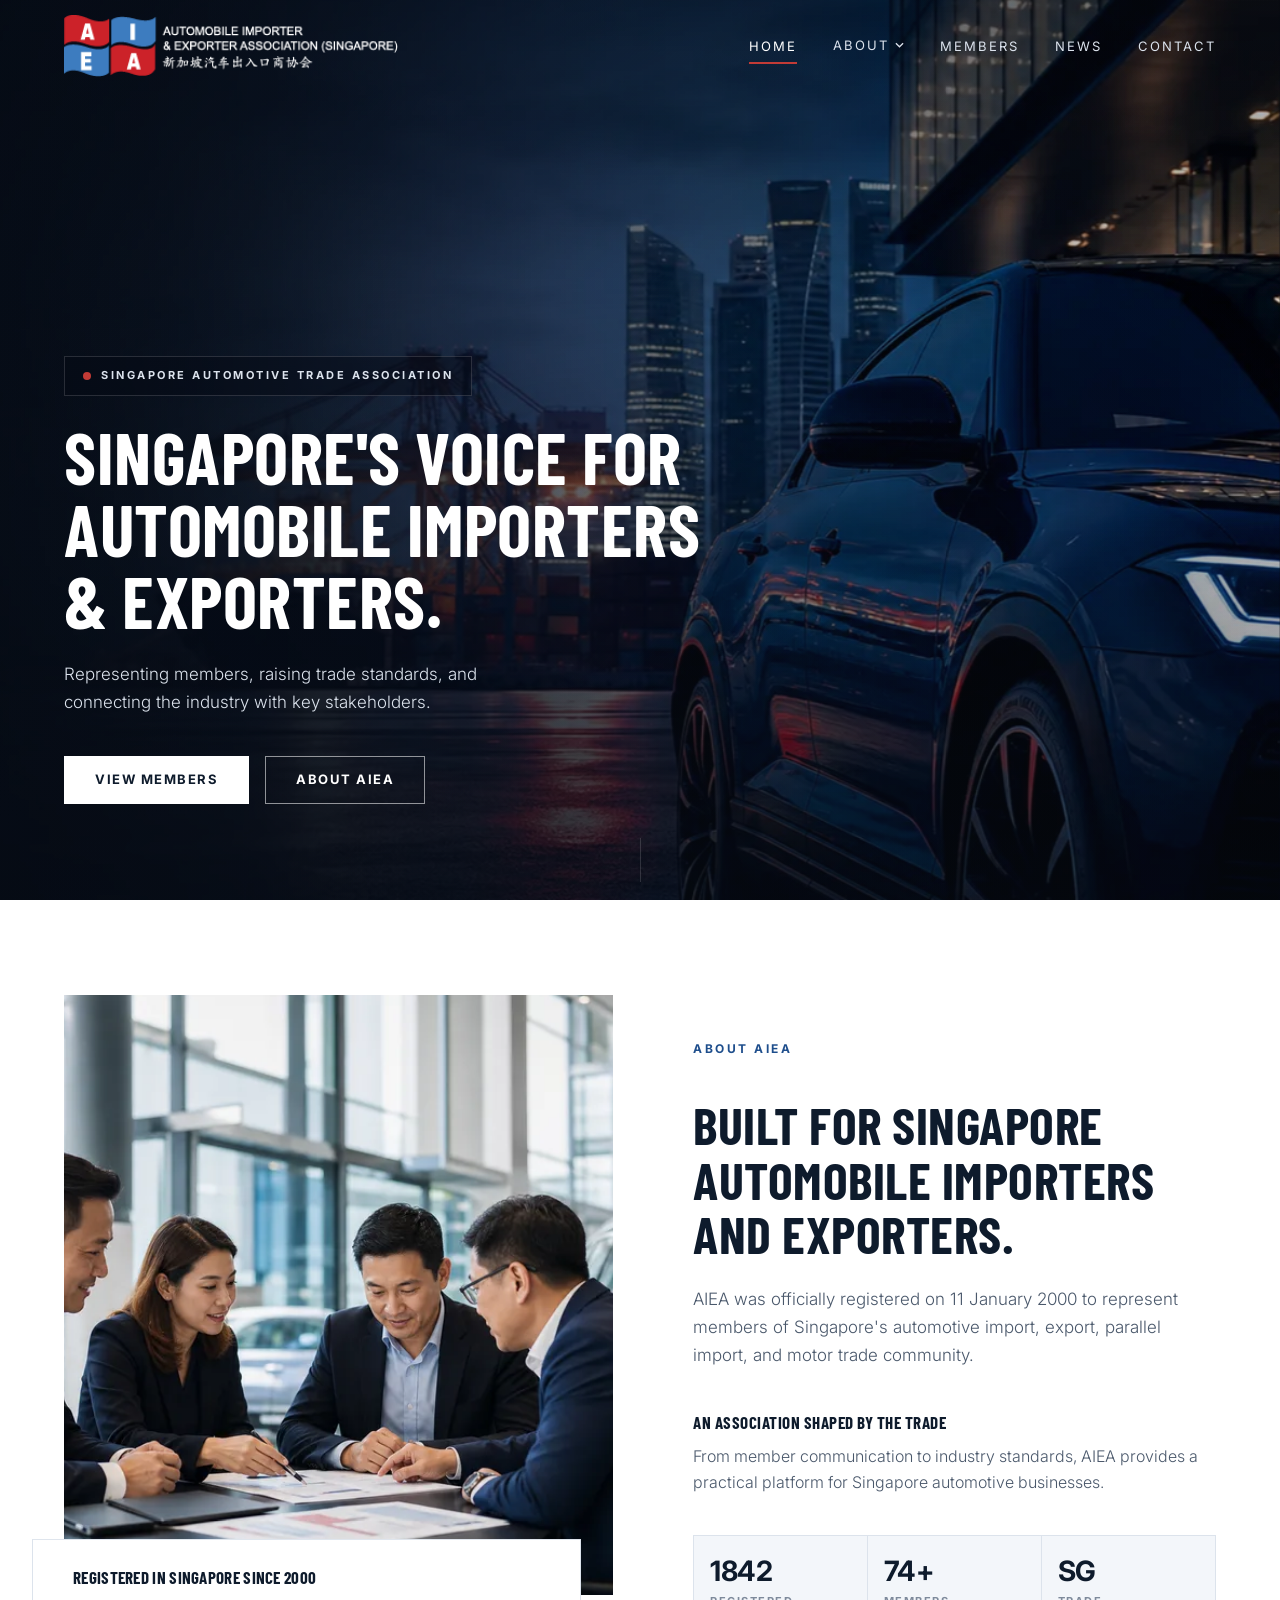
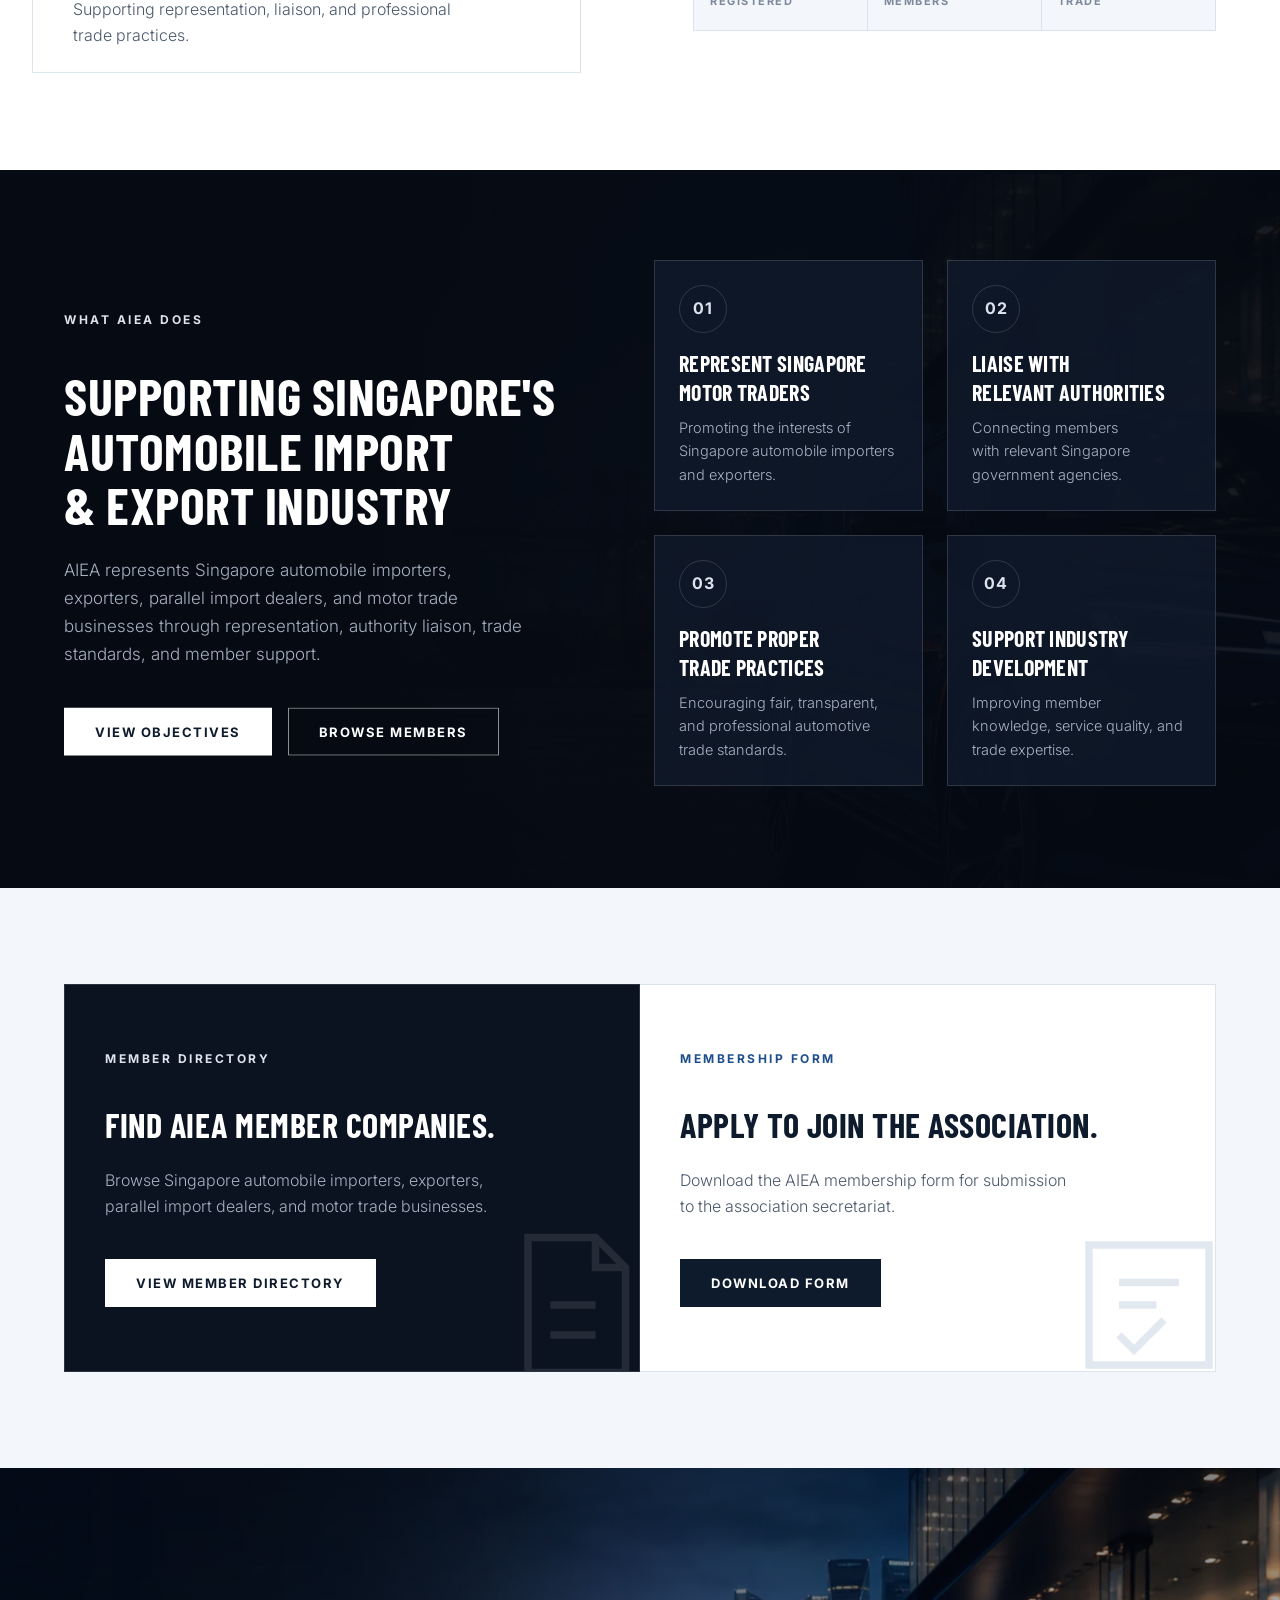
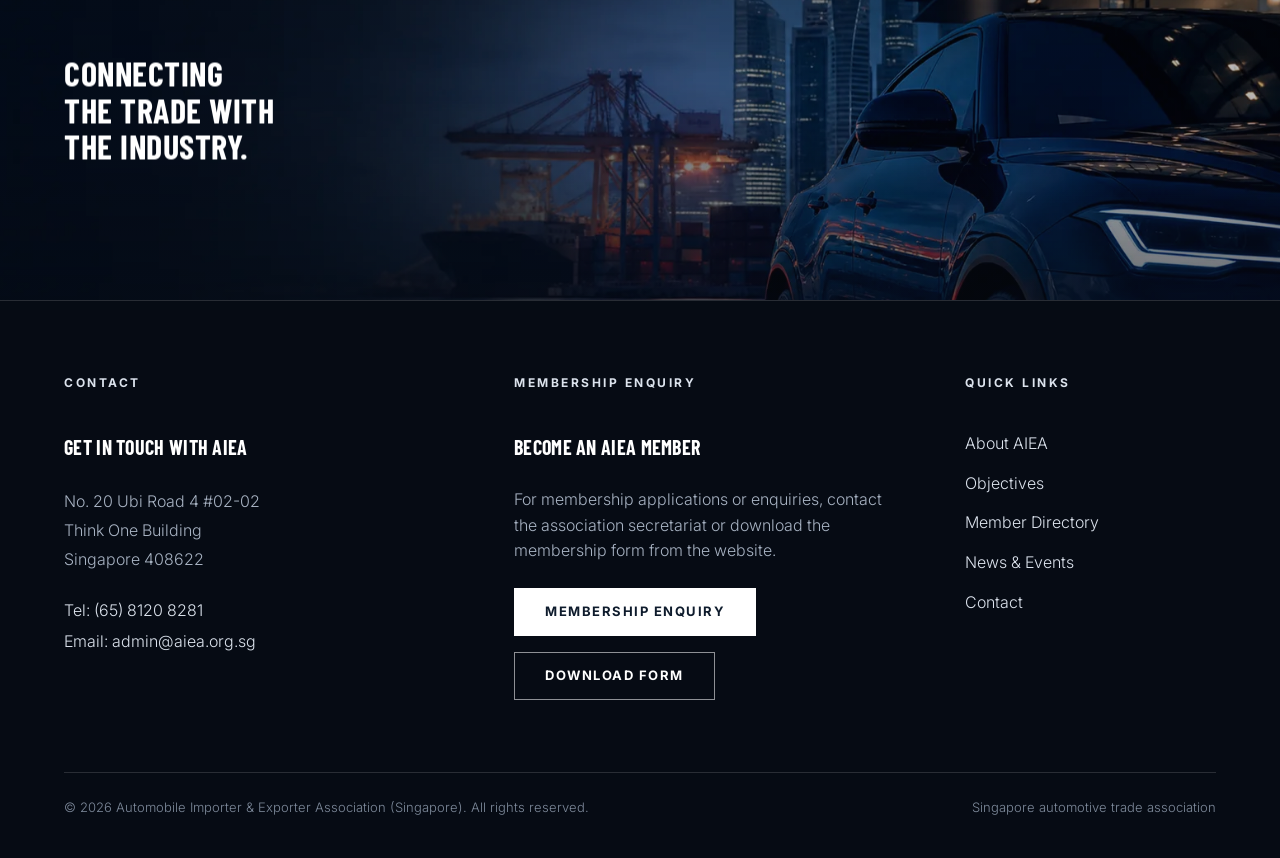
==== commit c19bc609: "Author: c-wen - minor edits" ====
--- a/index.html
+++ b/index.html
@@ -245,7 +245,7 @@
         </address>
         <div class="footer-contact-lines">
           <a href="tel:+6581208281">Tel: (65) 8120 8281</a>
-          <a href="mailto:enquiries@aiea.org.sg">Email: enquiries@aiea.org.sg</a>
+          <a href="mailto:admin@aiea.org.sg">Email: admin@aiea.org.sg</a>
         </div>
       </div>
       <div class="footer-col reveal" style="--reveal-delay: 0.12s;">
@@ -254,7 +254,7 @@
         <h3>Become an AIEA member</h3>
         <p class="footer-body">For membership applications or enquiries, contact the association secretariat or download the membership form from the website.</p>
         <div class="footer-cta-row">
-          <a class="btn btn-fill-light" href="mailto:enquiries@aiea.org.sg">Membership enquiry</a>
+          <a class="btn btn-fill-light" href="mailto:admin@aiea.org.sg">Membership enquiry</a>
           <a class="btn btn-outline-light" href="https://drive.google.com/file/d/1eF8qH10rhU7U8wJIN0uwfxUP3kX7Qyko/view">Download form</a>
         </div>
       </div>
--- a/styles.css
+++ b/styles.css
@@ -323,7 +323,7 @@
   color: var(--body-strong-dark) !important;
 }
 .mobile-subitem a::before {
-  content: "â€” ";
+  content: "— ";
   color: var(--aiea-red);
 }
 
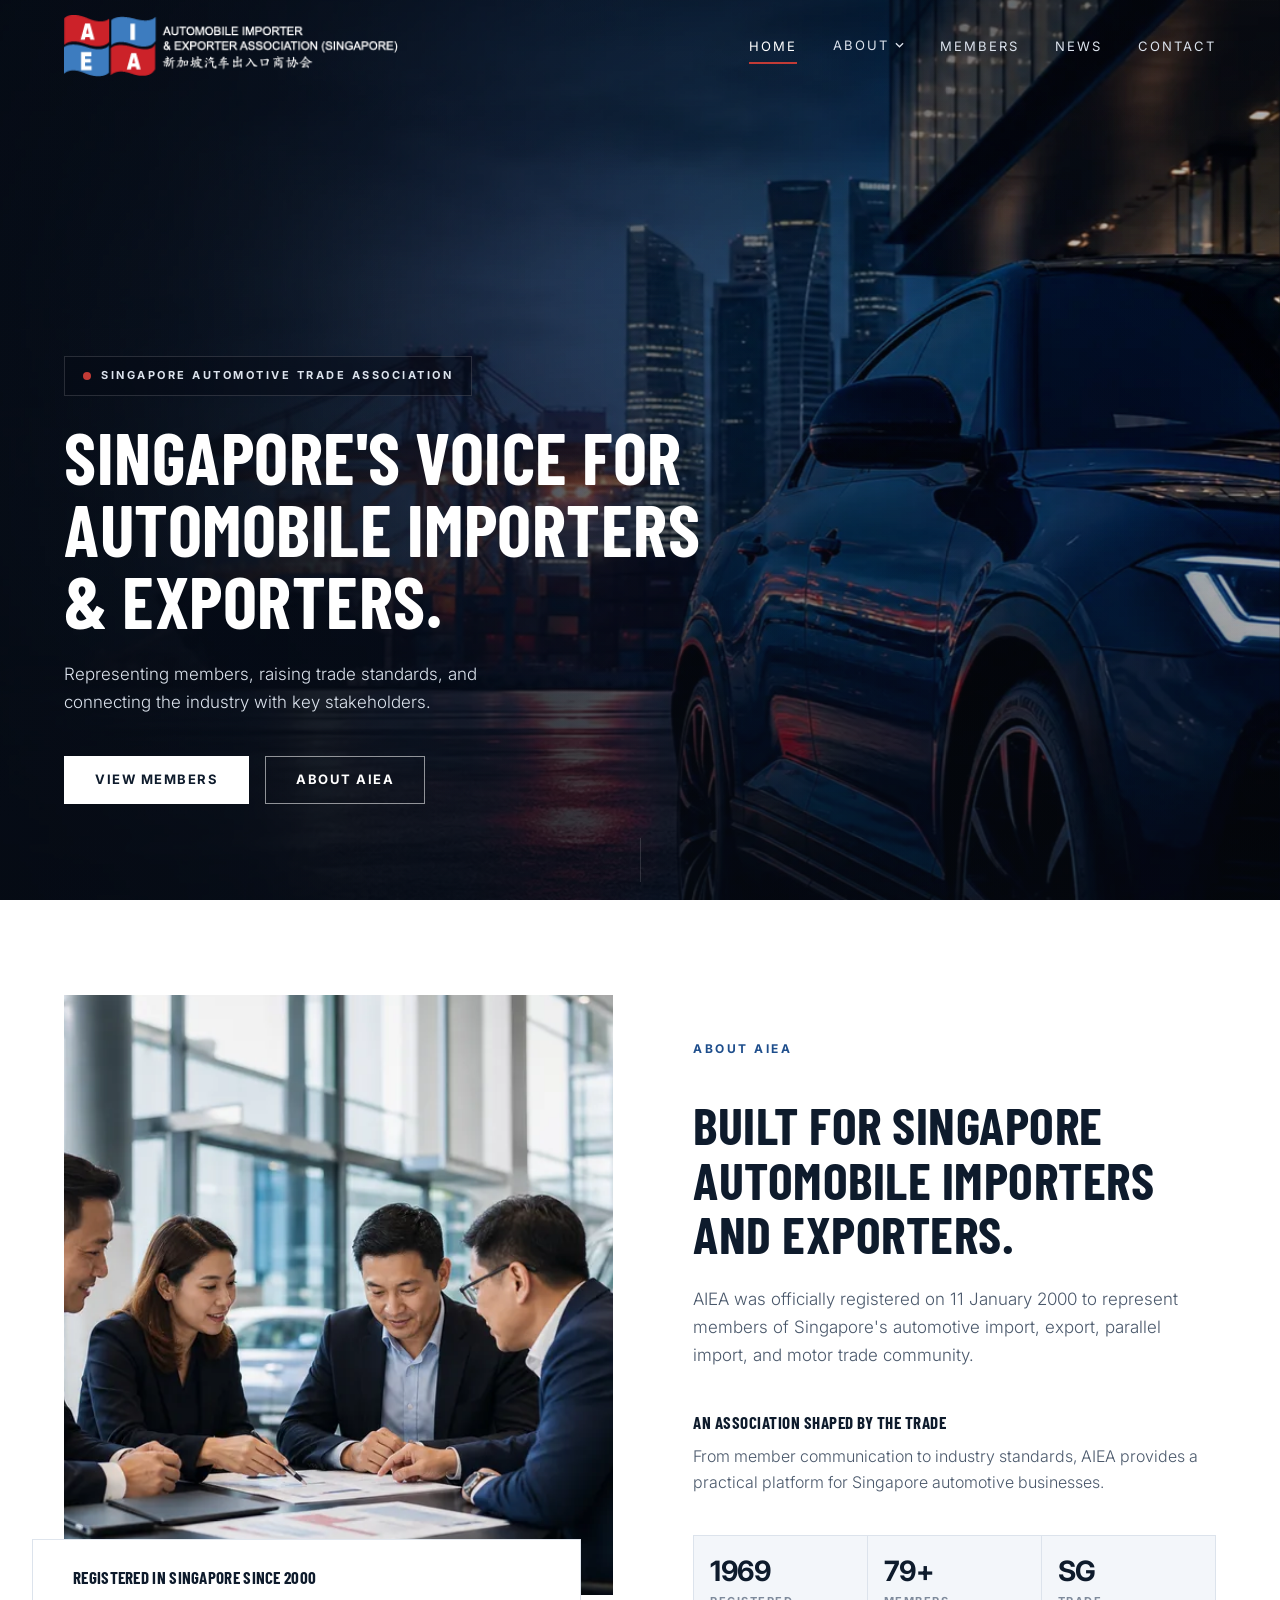
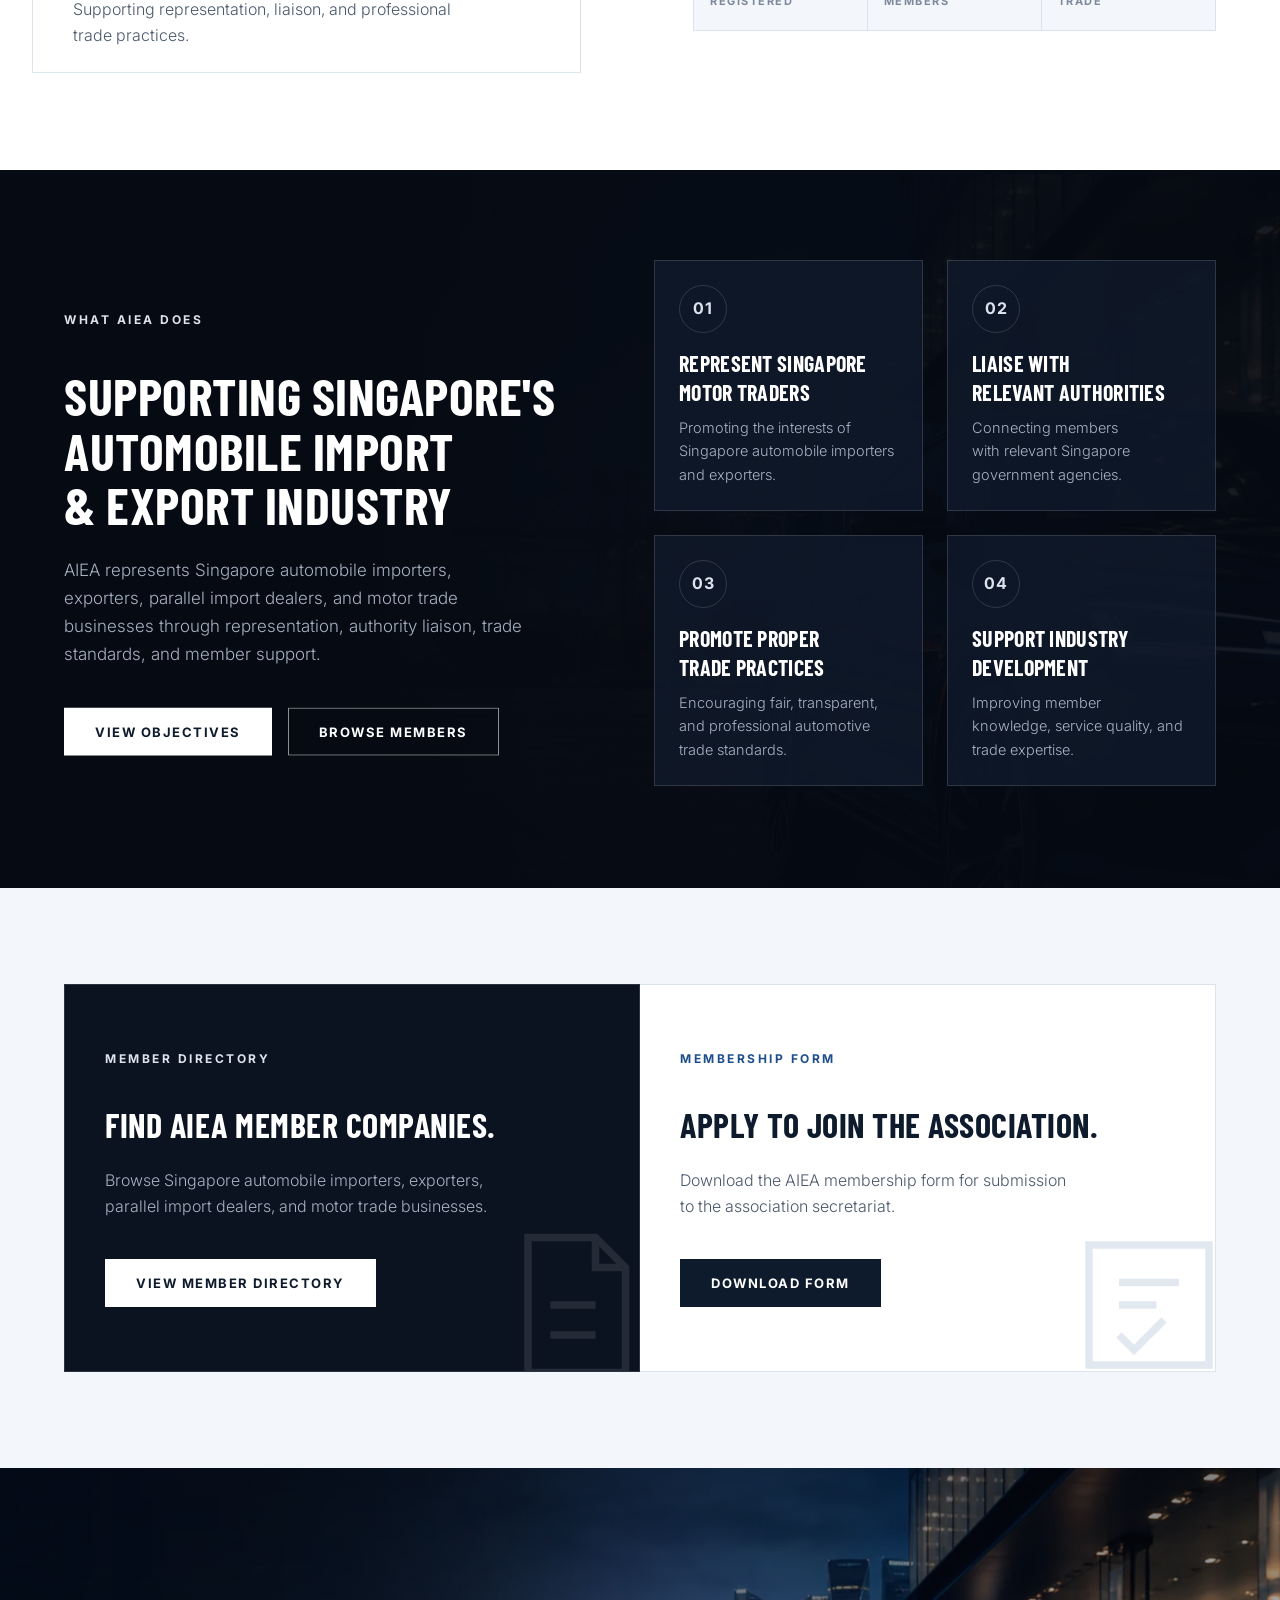
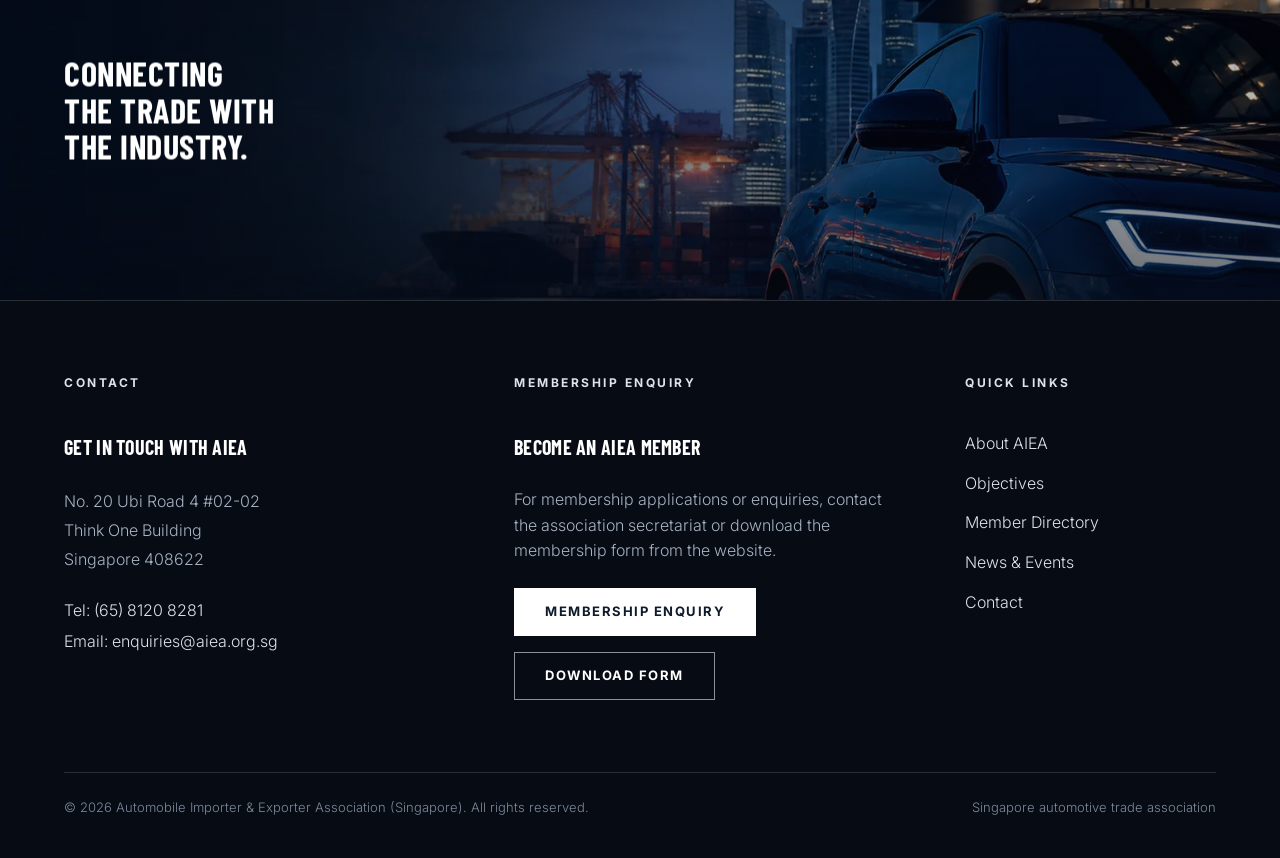
==== commit d1da21a9: "Included all data, fix search, email alignment" ====
--- a/index.html
+++ b/index.html
@@ -245,7 +245,7 @@
         </address>
         <div class="footer-contact-lines">
           <a href="tel:+6581208281">Tel: (65) 8120 8281</a>
-          <a href="mailto:admin@aiea.org.sg">Email: admin@aiea.org.sg</a>
+          <a href="mailto:enquiries@aiea.org.sg">Email: enquiries@aiea.org.sg</a>
         </div>
       </div>
       <div class="footer-col reveal" style="--reveal-delay: 0.12s;">
@@ -254,7 +254,7 @@
         <h3>Become an AIEA member</h3>
         <p class="footer-body">For membership applications or enquiries, contact the association secretariat or download the membership form from the website.</p>
         <div class="footer-cta-row">
-          <a class="btn btn-fill-light" href="mailto:admin@aiea.org.sg">Membership enquiry</a>
+          <a class="btn btn-fill-light" href="mailto:enquiries@aiea.org.sg">Membership enquiry</a>
           <a class="btn btn-outline-light" href="https://drive.google.com/file/d/1eF8qH10rhU7U8wJIN0uwfxUP3kX7Qyko/view">Download form</a>
         </div>
       </div>
